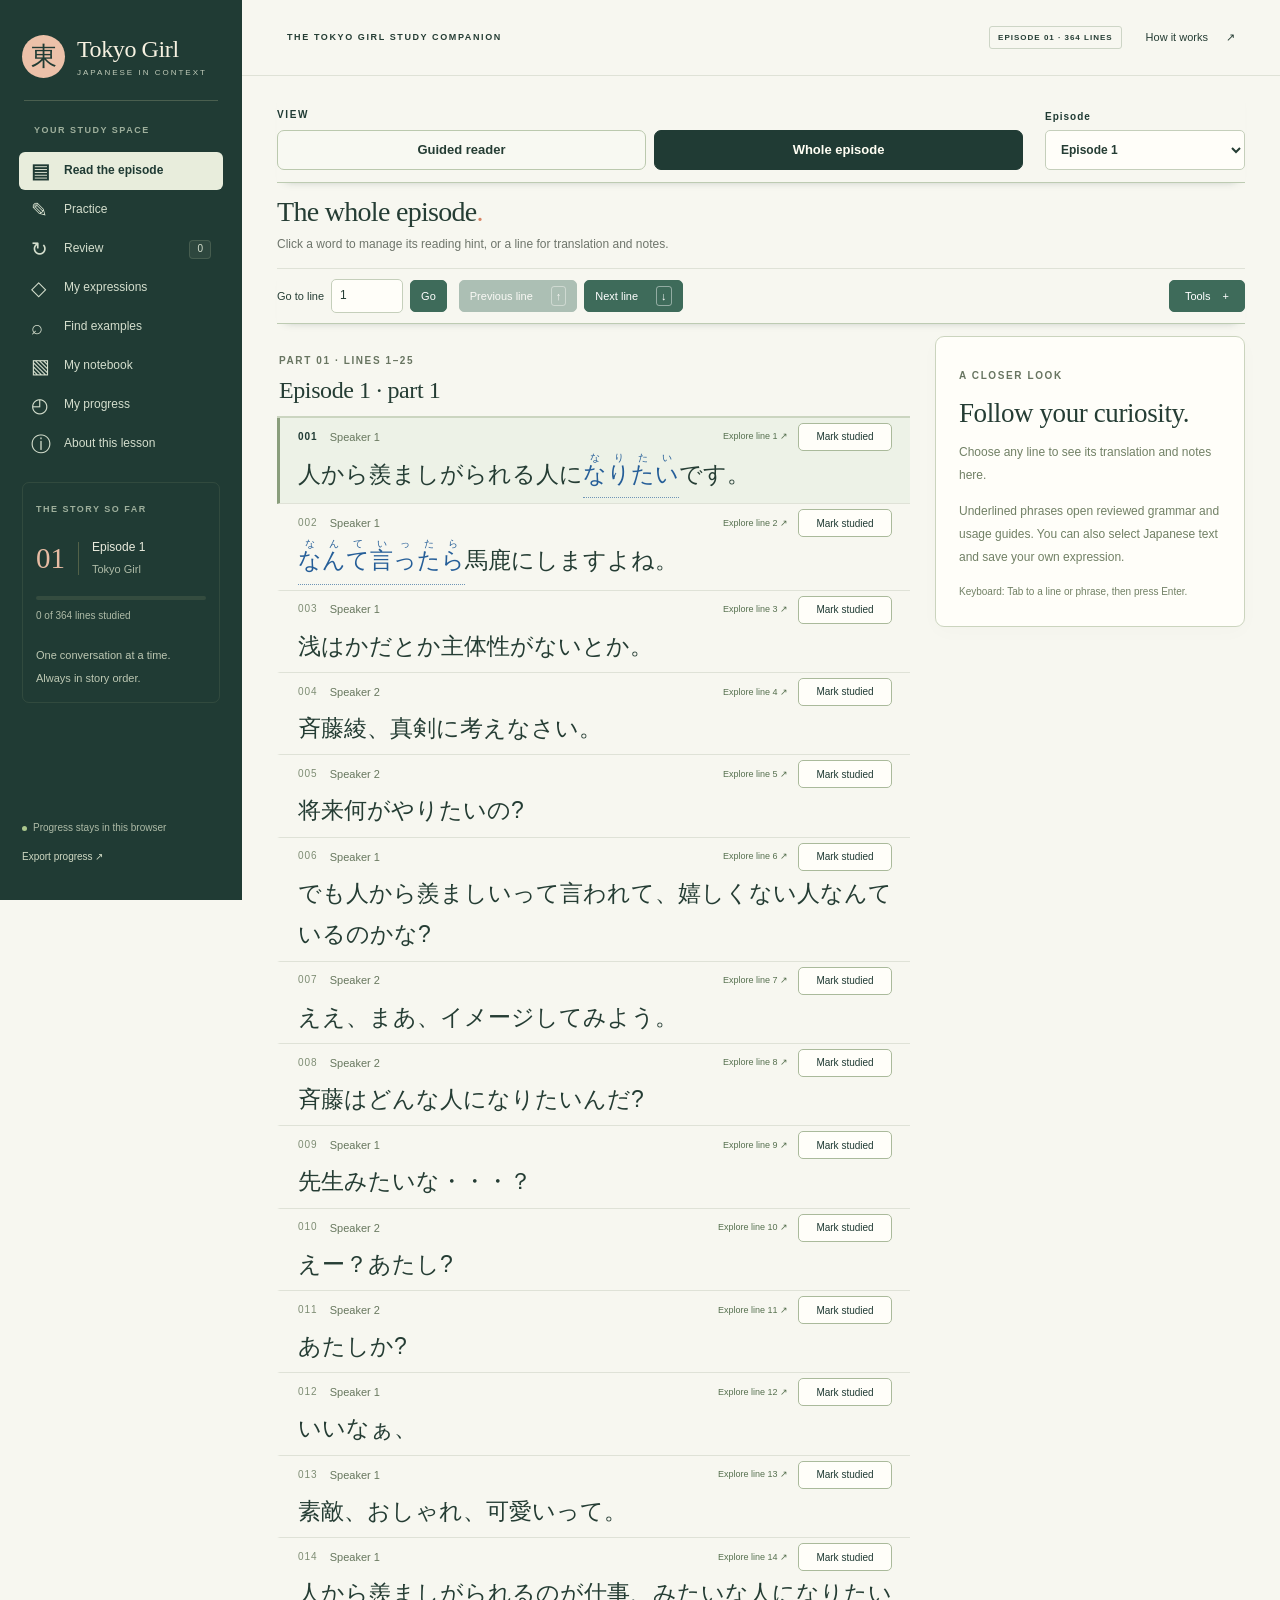
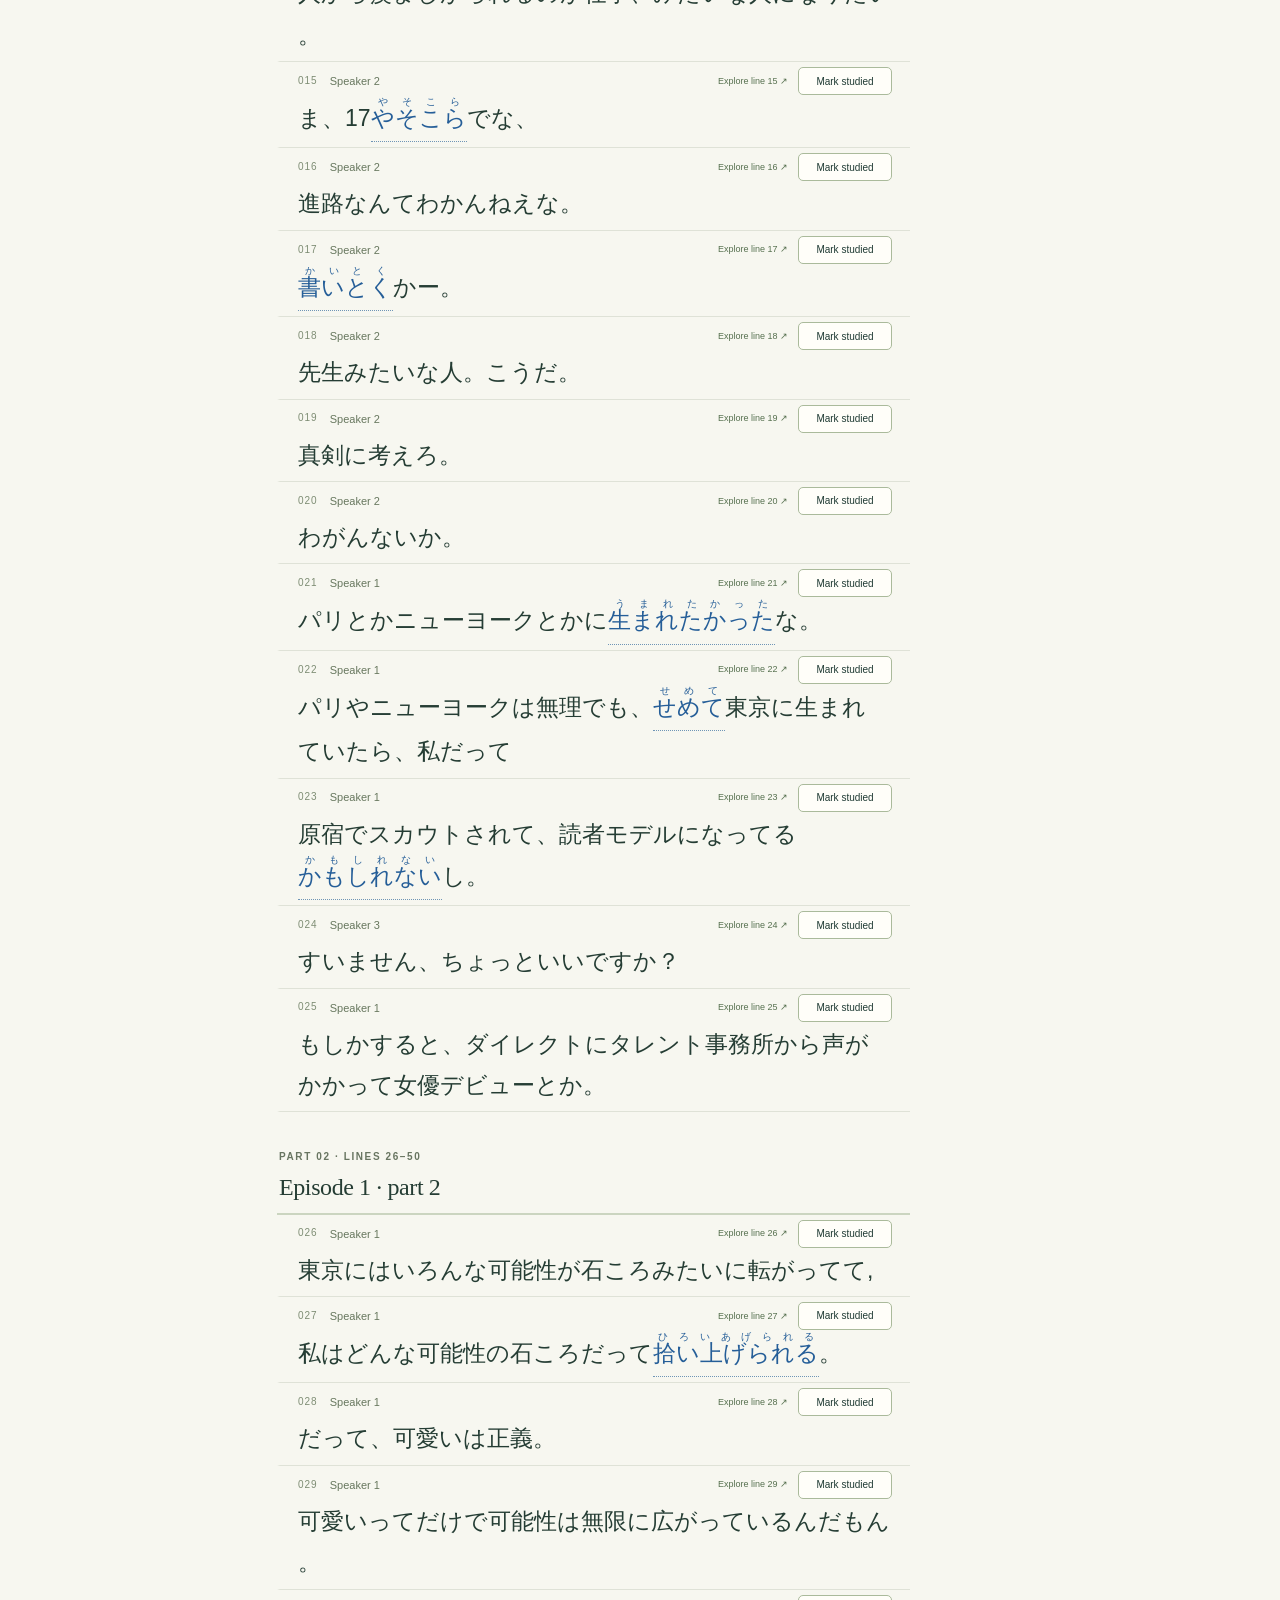
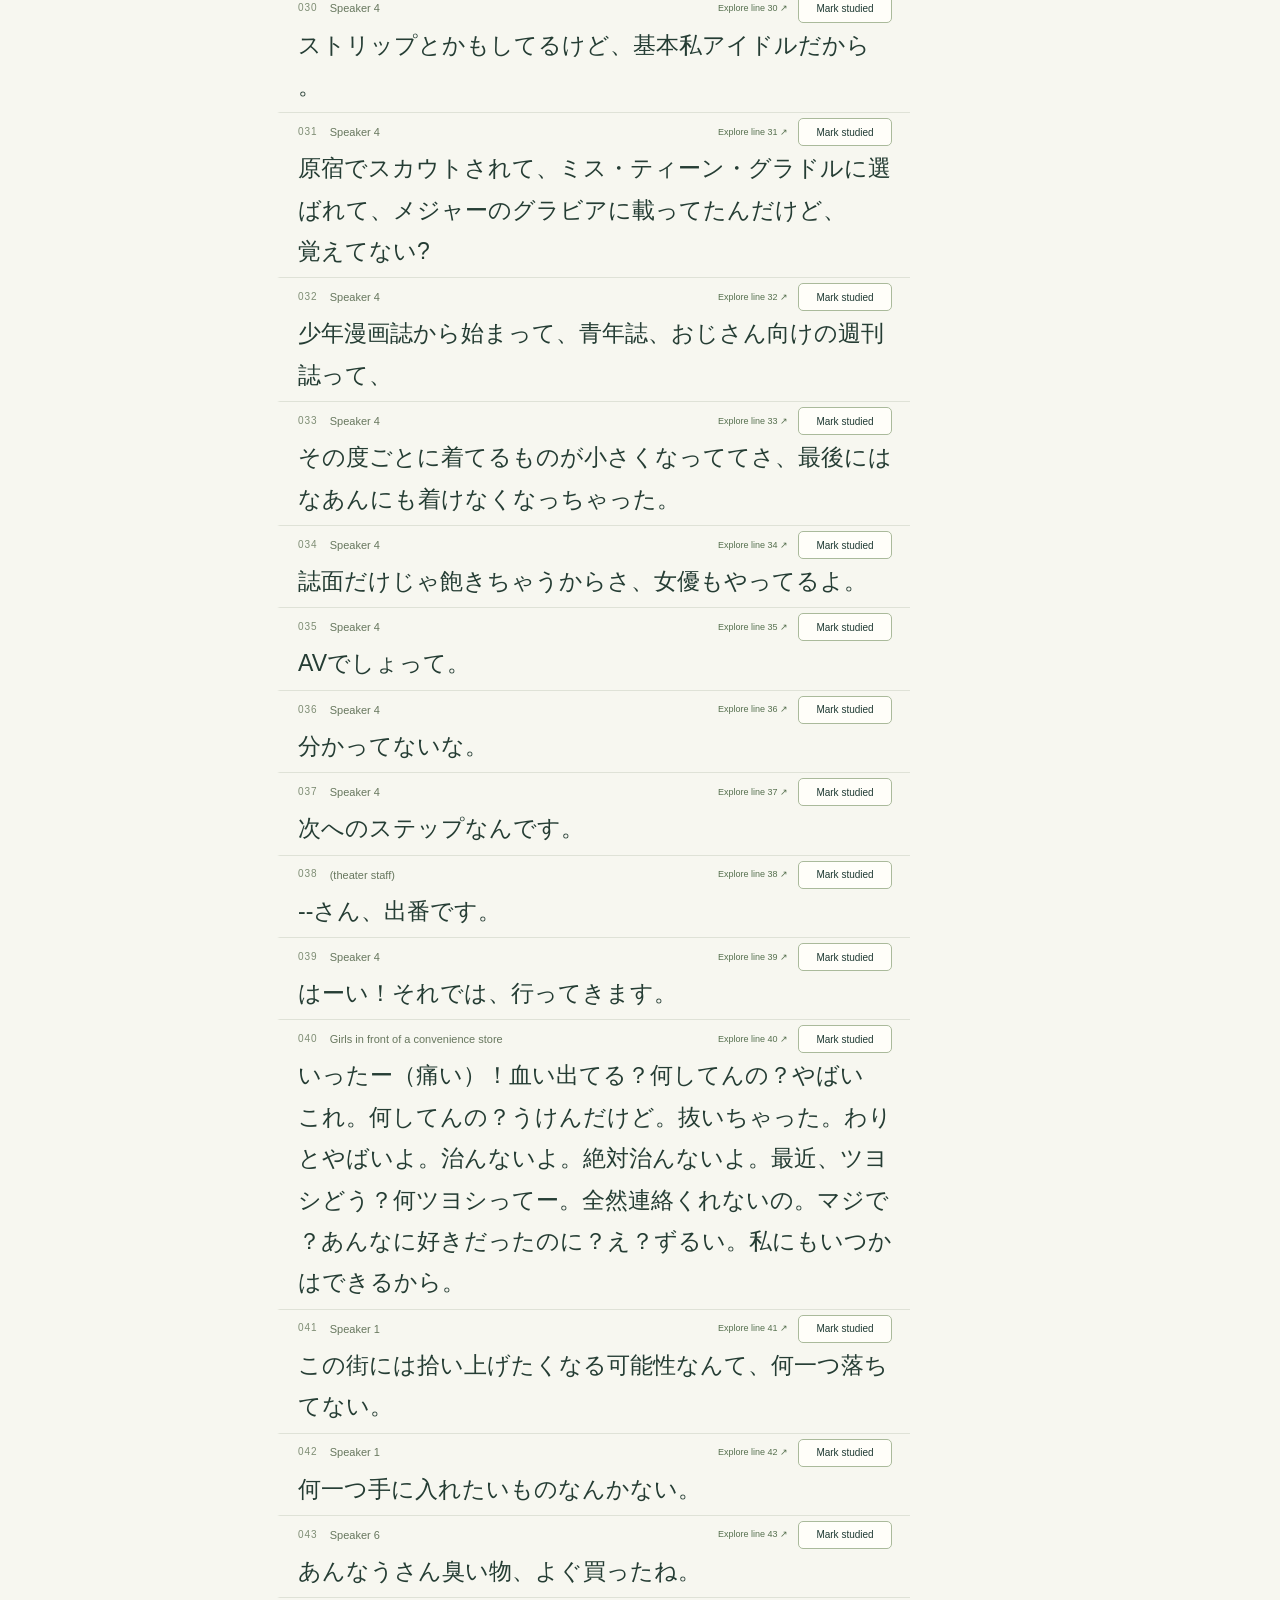
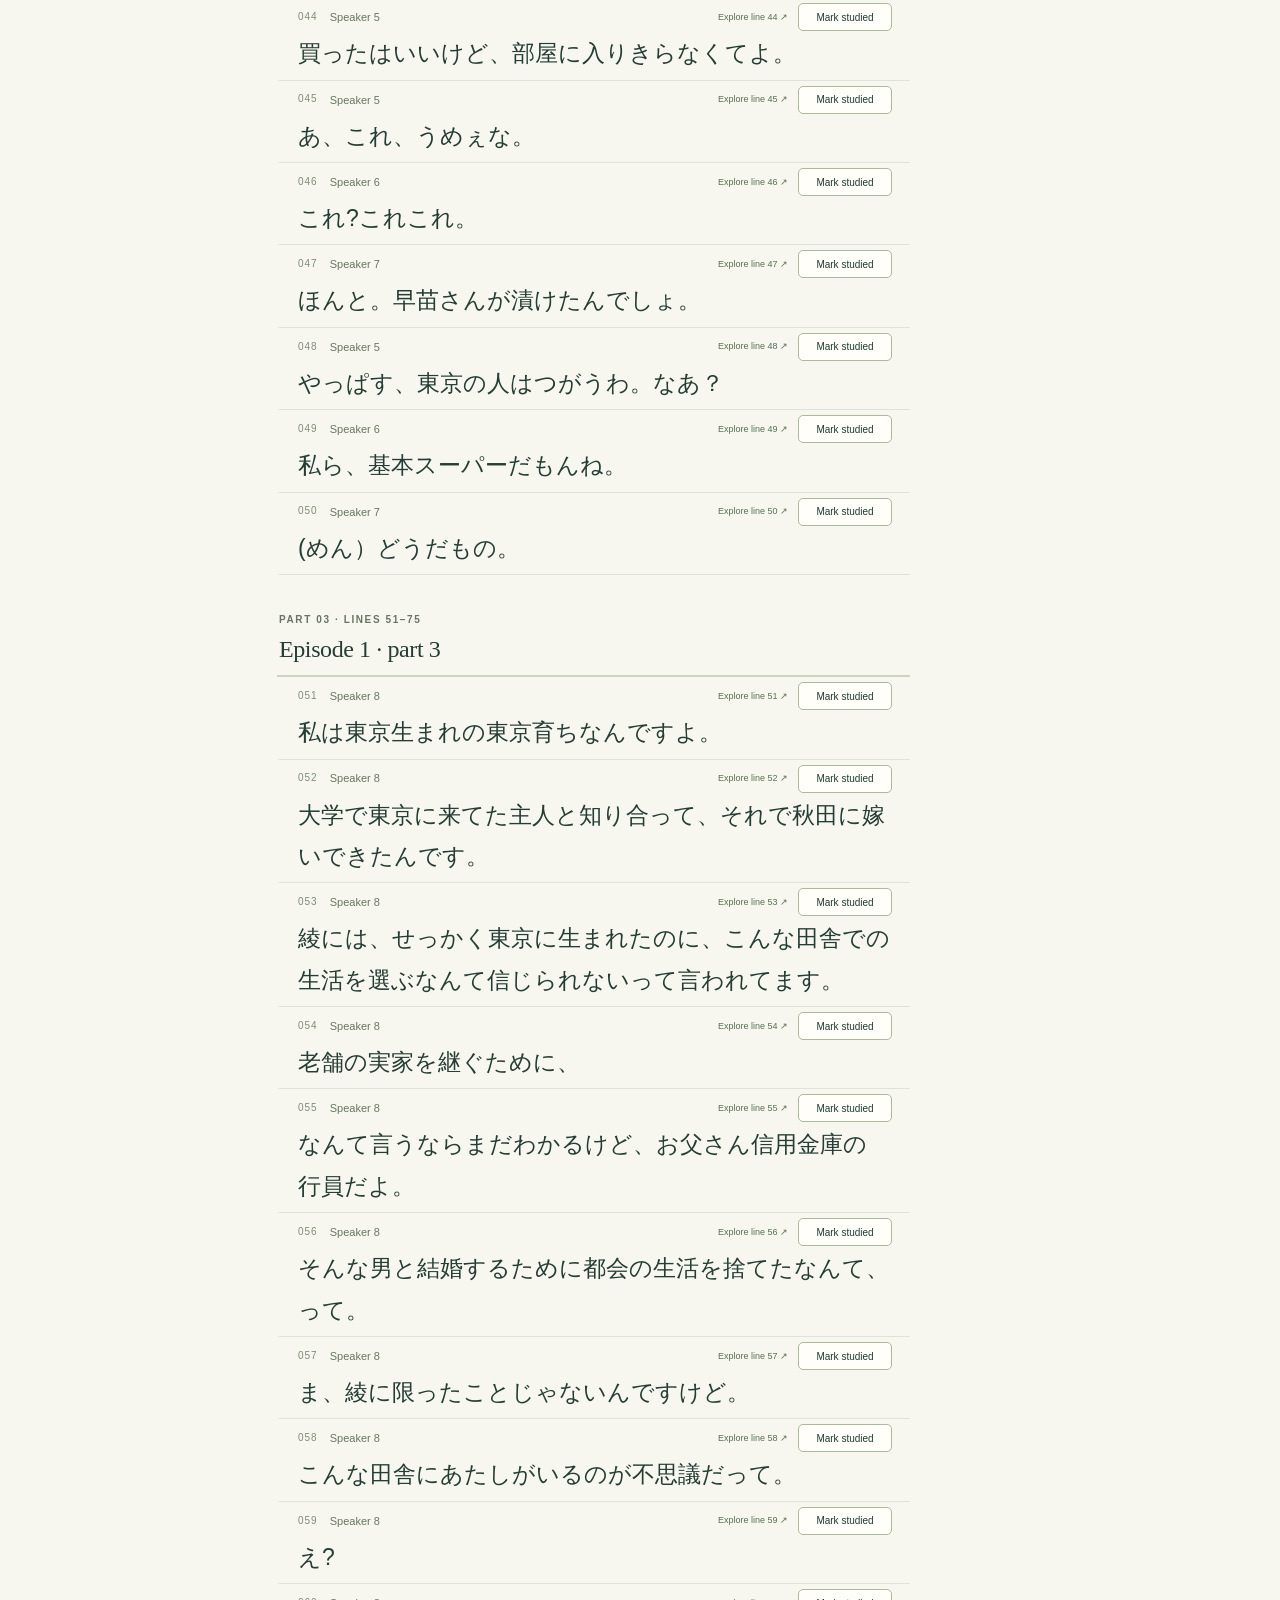
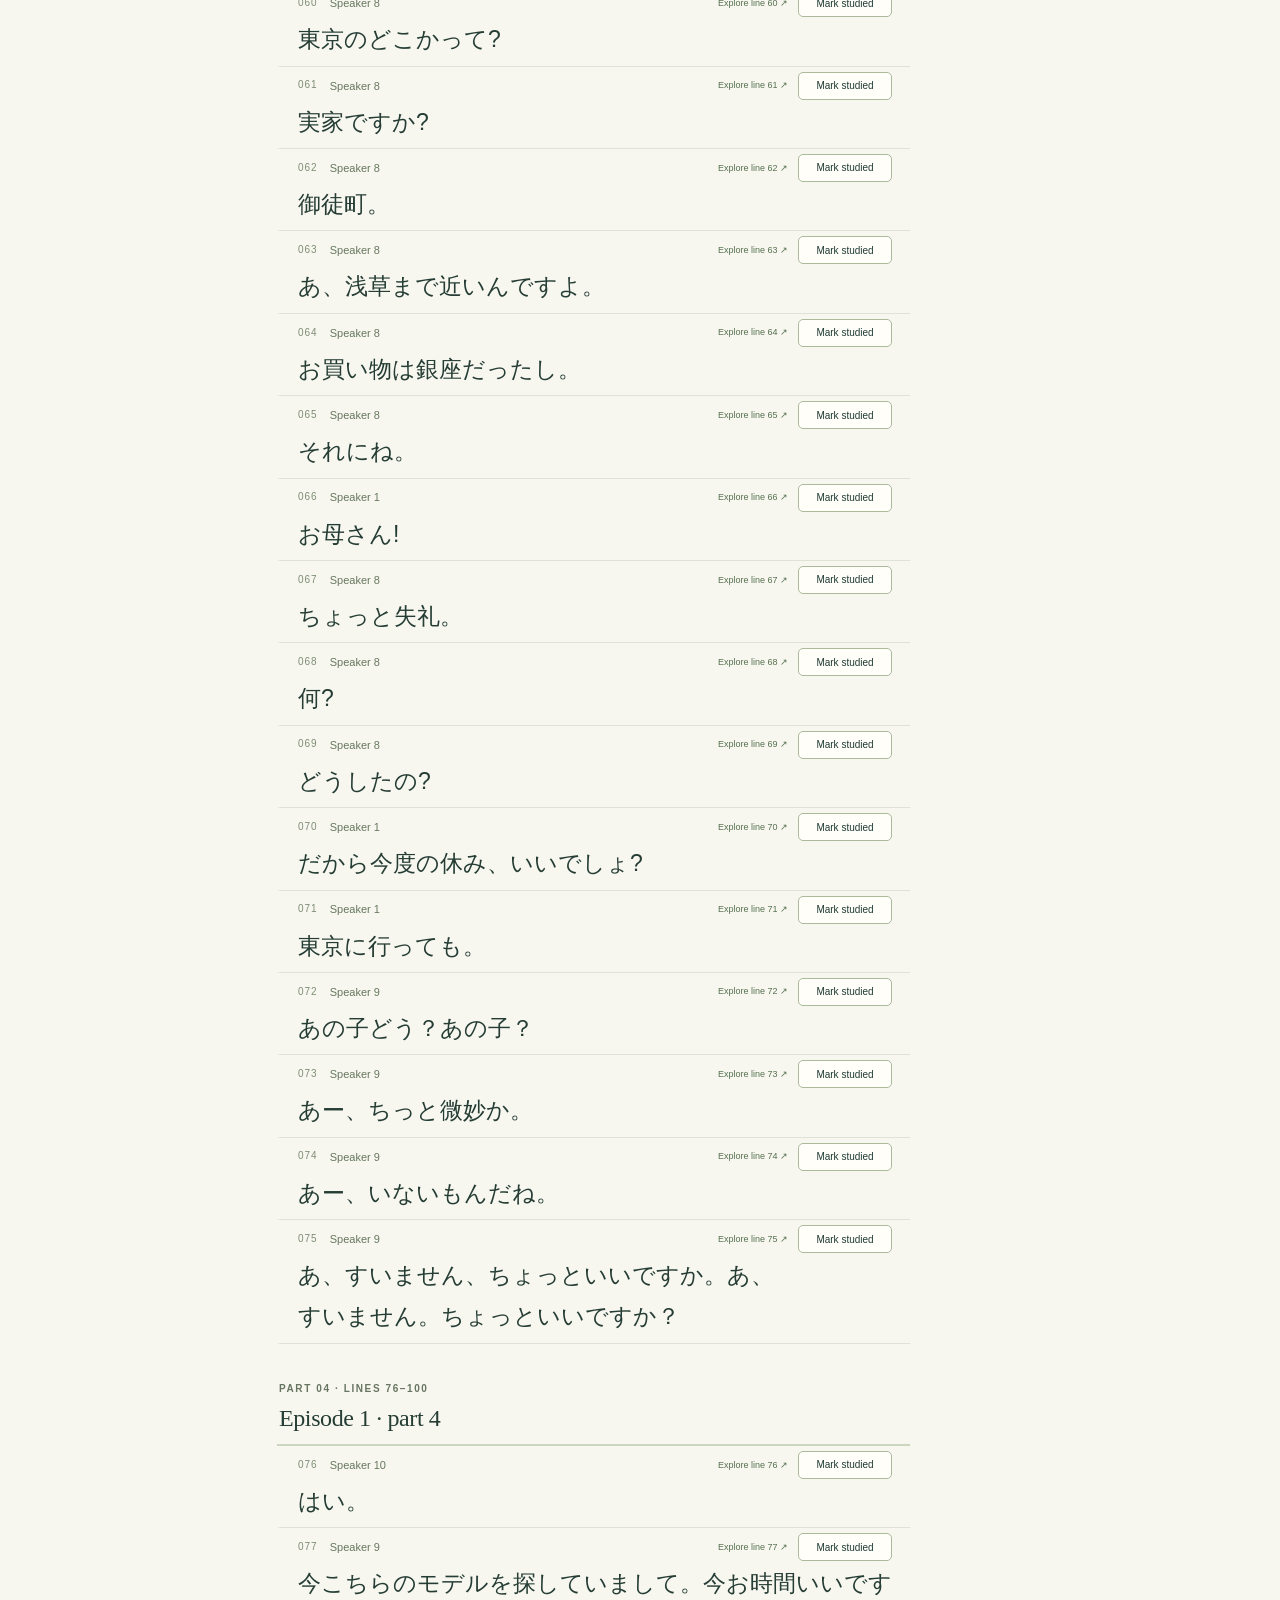
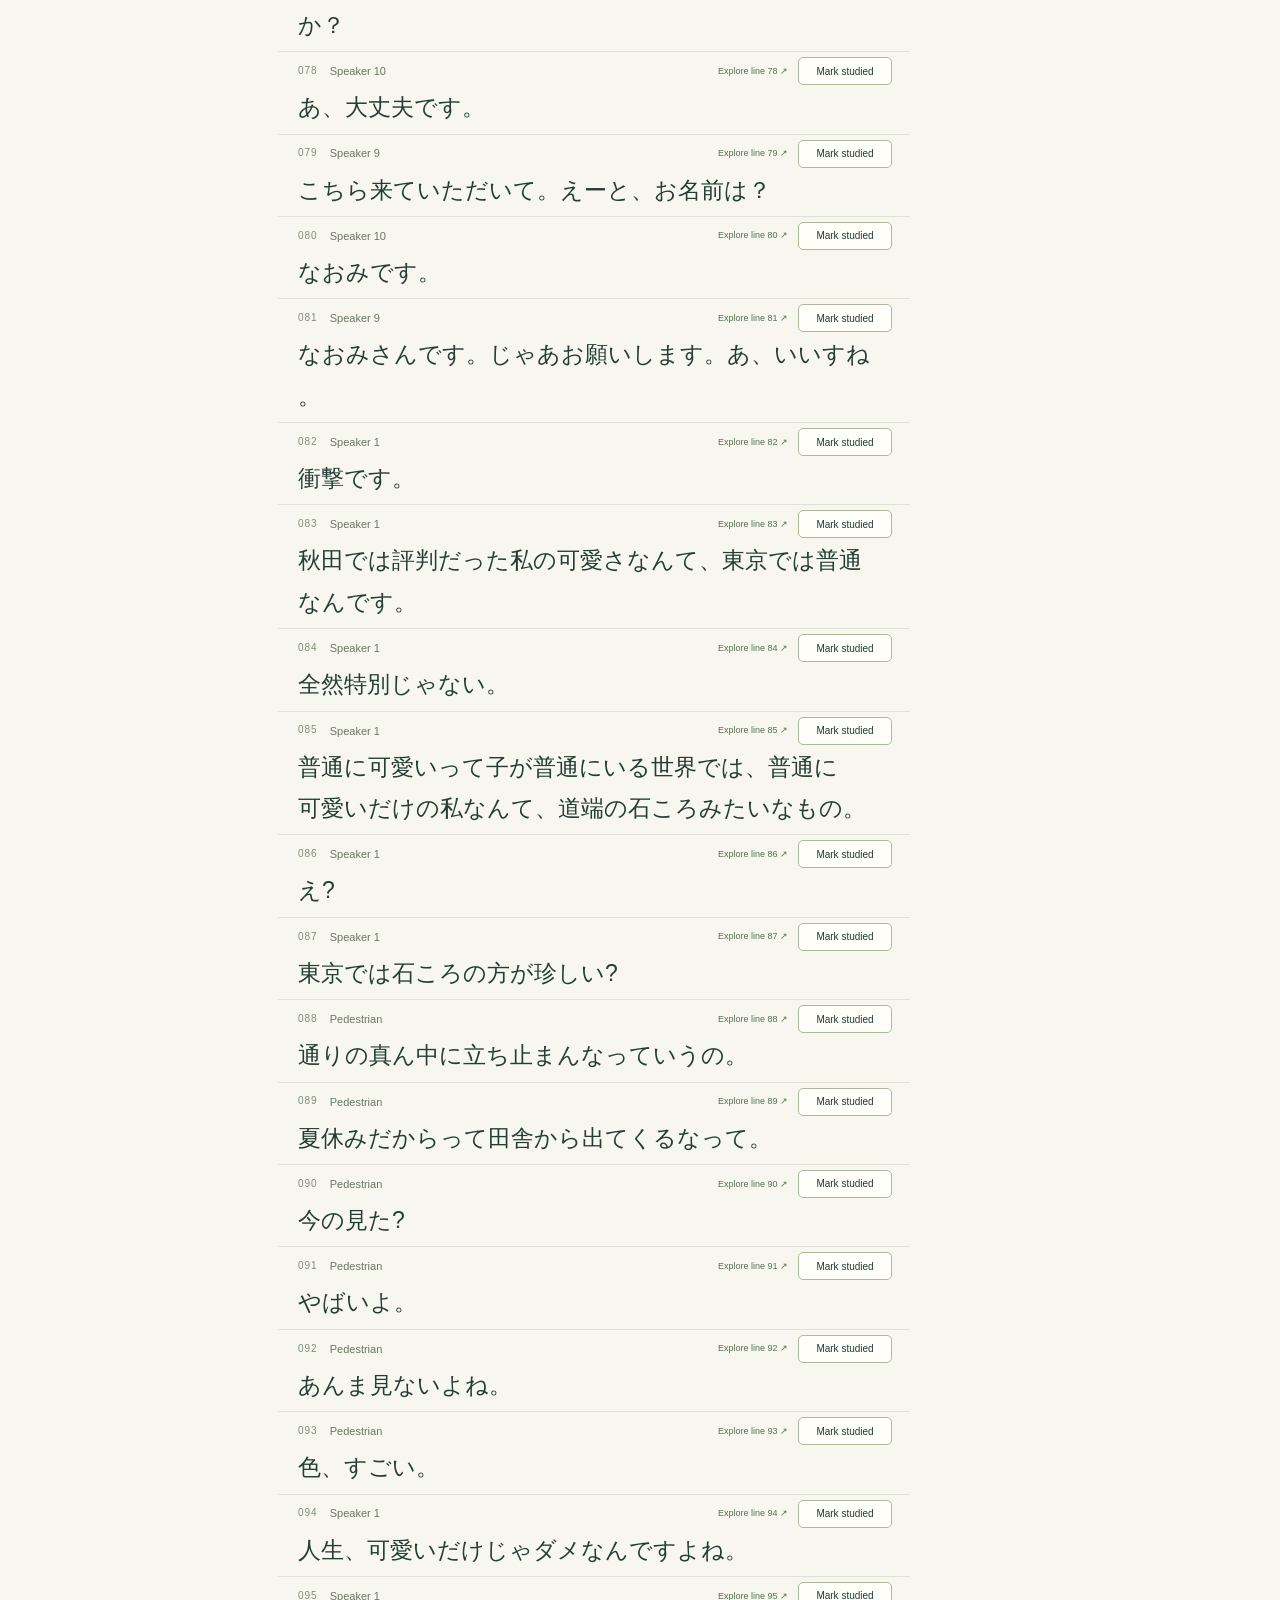
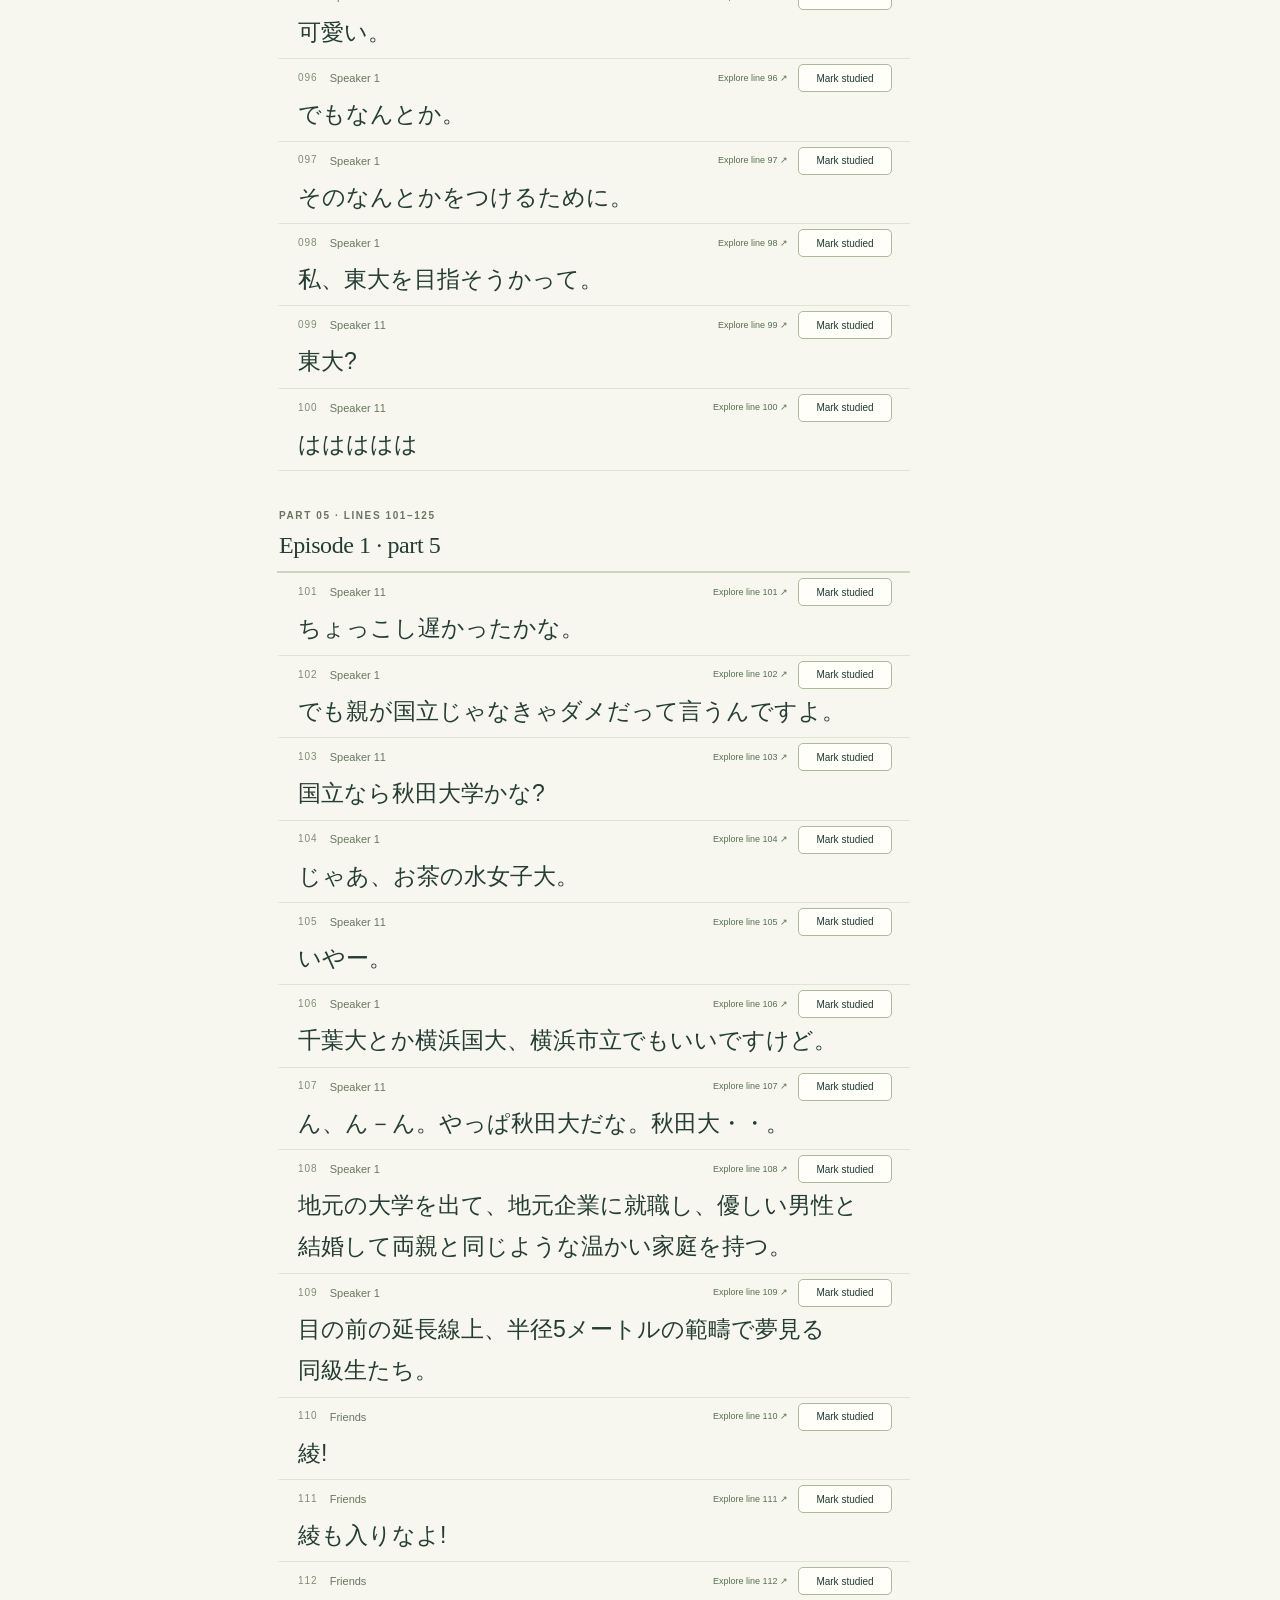
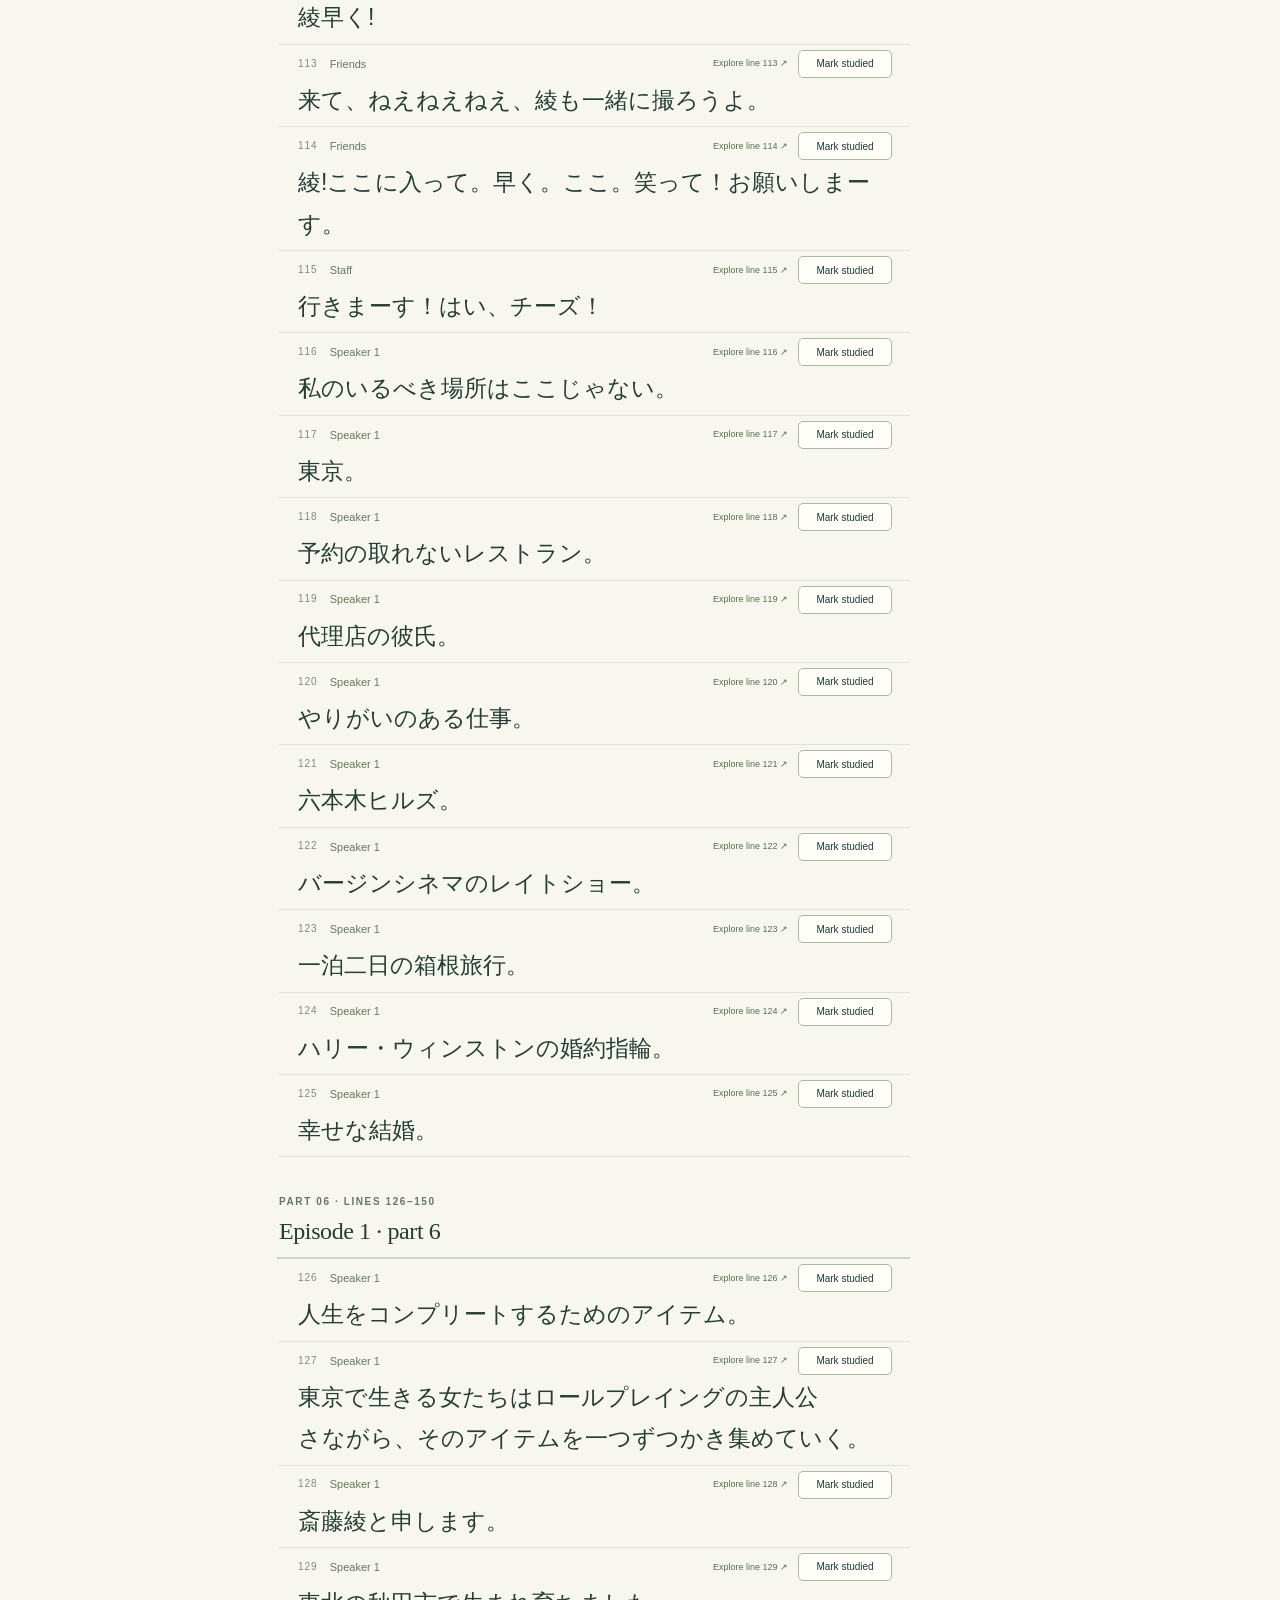
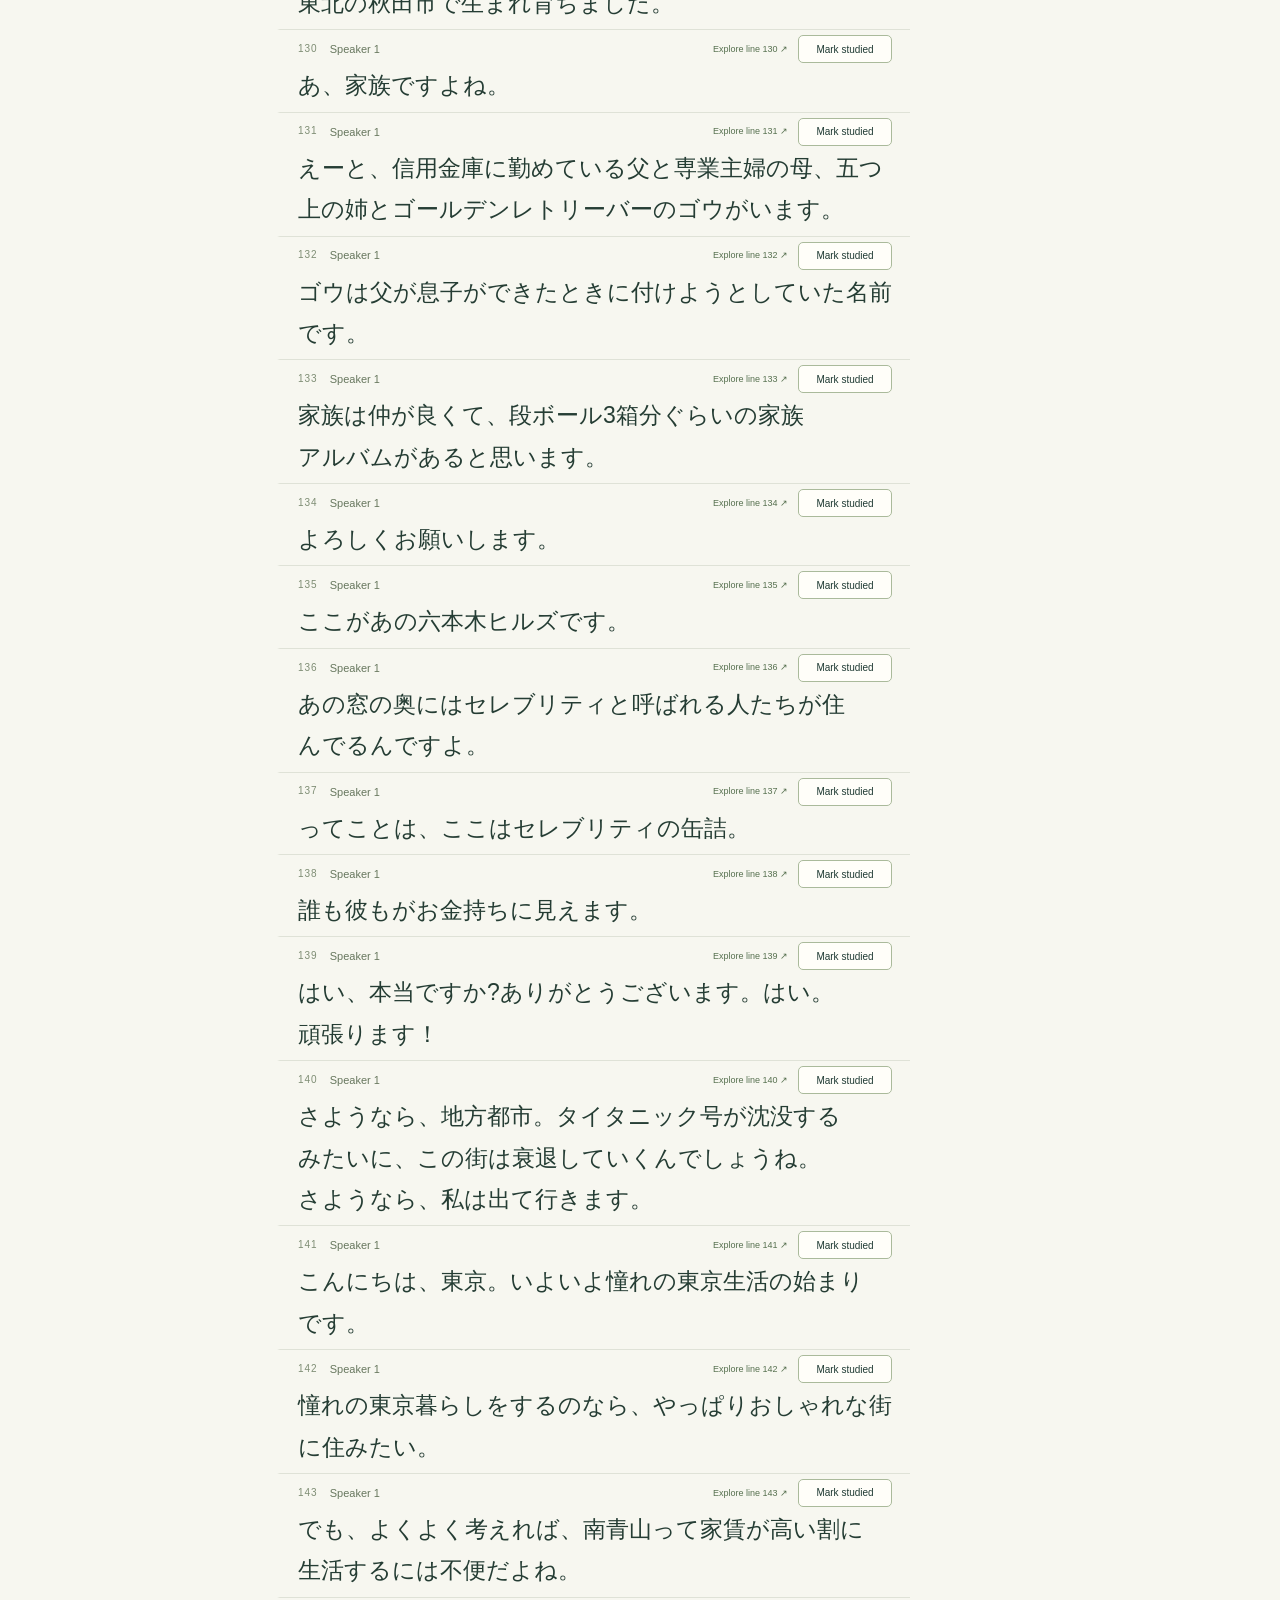
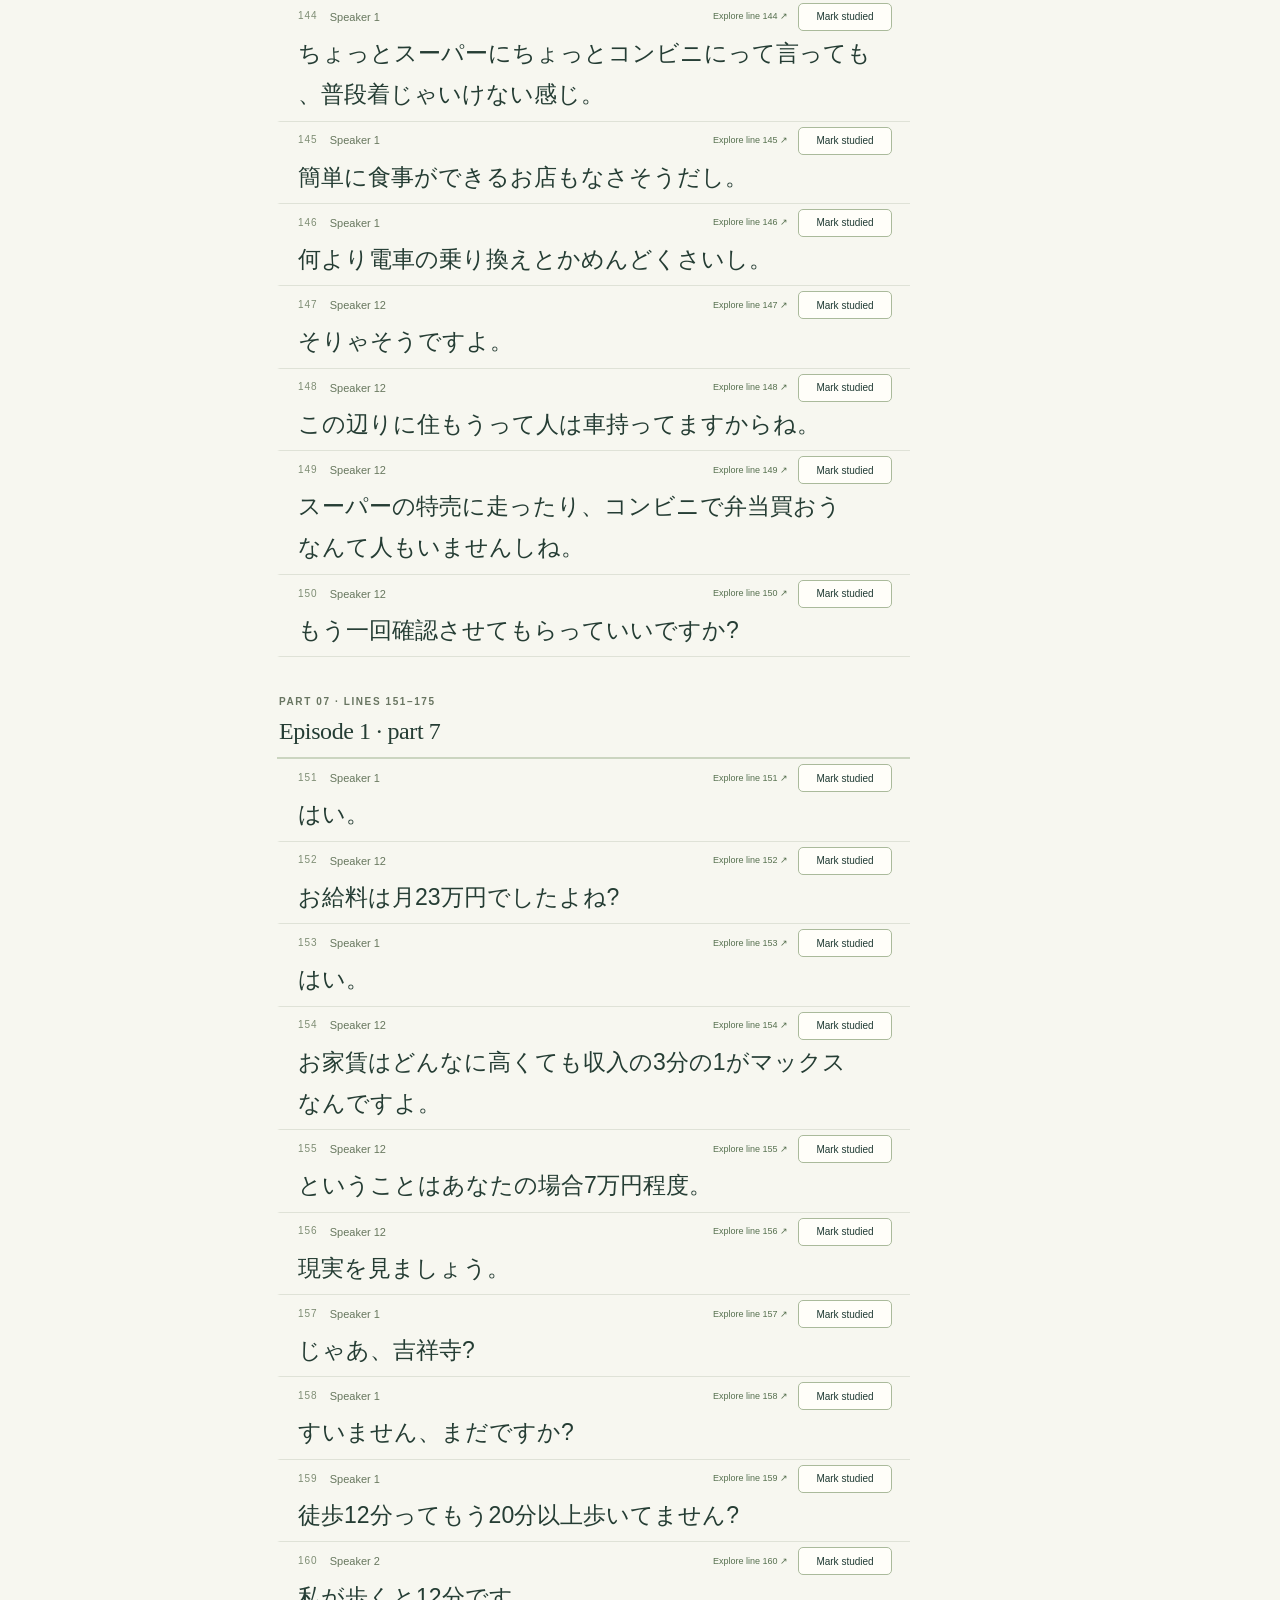
==== lesson.html @ 6136b078 "Publish Tokyo Girl from e1217fe00921" ====
<!doctype html>
<html lang="en">
<head>
  <meta charset="UTF-8"><meta name="viewport" content="width=device-width, initial-scale=1">
  <meta name="theme-color" content="#203b34">
  <meta name="description" content="Learn Japanese in story order with Tokyo Girl. Read the canonical spreadsheet transcripts for Episodes 1–11, reveal Yoshiko’s translations and notes, and practice what you’ve studied.">
  <title>Tokyo Girl — Japanese in context</title>
  <link rel="icon" href="data:image/svg+xml,%3Csvg xmlns='http://www.w3.org/2000/svg' viewBox='0 0 64 64'%3E%3Crect width='64' height='64' rx='16' fill='%23203b34'/%3E%3Ctext x='32' y='44' text-anchor='middle' font-size='40' fill='%23f4ba9f'%3E東%3C/text%3E%3C/svg%3E">
  <link rel="stylesheet" href="./styles.css"><link rel="stylesheet" href="./episode-view.css">
  <script type="module" src="./app.js"></script>
</head>
<body>
  <a class="skip-link" href="#main">Skip to lesson</a>
  <div id="app"></div>
  <div id="toast" role="status" aria-live="polite"></div>
  <noscript>This learning prototype needs JavaScript to reveal translations and save your place.</noscript>
</body>
</html>
---- styles.css ----
@font-face{font-family:Furifont;src:url('./assets/FurifontSans-Regular.woff2') format('woff2');font-weight:400;font-style:normal;font-display:swap}
:root{--ink:#253d34;--muted:#6e756b;--paper:#f7f7f0;--white:#fffef9;--line:#dfe2d7;--green:#203b34;--coral:#d88565;--peach:#f4c0a6;--blue:#255e98;--sans:Inter,-apple-system,BlinkMacSystemFont,'Segoe UI',sans-serif;--jp:'Hiragino Kaku Gothic ProN','Yu Gothic',Meiryo,sans-serif}
*{box-sizing:border-box}body{margin:0;background:var(--paper);color:var(--ink);font-family:var(--sans);font-size:14px;line-height:1.65}button,input{font:inherit}button,a,label{touch-action:manipulation}button{cursor:pointer}button{color:inherit}a{color:var(--blue);text-underline-offset:4px}button:disabled{cursor:default;opacity:.4}button:focus-visible,a:focus-visible,summary:focus-visible,label:has(input:focus-visible){outline:3px solid #5689b8;outline-offset:4px}button{border:0;background:none}p{margin:0 0 14px}h1,h2,h3{line-height:1.2}h1{font-family:Georgia,'Times New Roman',serif;font-weight:400;font-size:50px;letter-spacing:-1.8px;margin:15px 0 18px}h2{font-size:20px;letter-spacing:-.4px;margin:0 0 12px;font-weight:600}h3{font-size:16px;margin:0 0 12px}small{font-size:12px}[hidden]{display:none!important}.added{color:var(--blue)}.coral{color:var(--coral)}.muted{color:var(--muted)}.eyebrow,.side-caption,.mini-label{font-size:10px;font-weight:650;letter-spacing:1.6px;line-height:1.6}.eyebrow{color:#687561}.mini-label{font-size:9px;letter-spacing:1.2px;color:#7b8275}.eyebrow-dot{padding:0 7px}.skip-link{position:fixed;top:-100px;left:20px;z-index:100;background:white;padding:14px}.skip-link:focus{top:10px}#app{display:flex;min-height:100vh}.sidebar{width:242px;position:fixed;inset:0 auto 0 0;display:flex;flex-direction:column;background:var(--green);color:#e9ebdd;padding:35px 22px;z-index:10}.brand{display:flex;gap:12px;align-items:center;text-decoration:none;color:#f6f1e1;font:24px Georgia,serif;letter-spacing:-.4px}.brand-mark{display:grid;place-items:center;background:#ecc1a9;color:var(--green);width:43px;height:43px;border-radius:50%;font:26px var(--jp)}.brand small{display:block;margin-top:5px;font:8px var(--sans);letter-spacing:2px;color:#c0cbb9}.sidebar-rule{height:1px;background:#4a5f4f;margin:32px 2px}.side-caption{color:#9eaf9c;font-size:9px;letter-spacing:1.5px;padding:0 12px}.sidebar nav{display:grid;gap:5px;margin:15px -3px 30px}.nav-item{display:flex;align-items:center;text-align:left;gap:12px;color:#d4decd;width:100%;padding:13px 12px;font-size:12px;border-radius:6px}.nav-icon{font-size:20px;width:21px;line-height:1}.nav-item.active{background:#e8eddc;color:var(--green);font-weight:600}.nav-item:hover:not(.active){background:#304b40}.count{margin-left:auto;background:#82907b26;border:1px solid #9aab8f38;padding:0 7px;font-size:10px;border-radius:4px}.course-card{margin:12px 0;padding:20px 13px;border:1px solid #5a6f584d;border-radius:7px}.course-card .side-caption{padding:0}.episode-mark{display:flex;align-items:center;gap:13px;margin:19px 0 18px;font-size:12px}.episode-mark>span{font:29px Georgia,serif;color:#e7bba3;border-right:1px solid #526148;padding-right:13px}.episode-mark small{display:block;color:#aebba7;font-size:11px;margin-top:2px}.progress-track{height:4px;background:#65755a4d;border-radius:4px;overflow:hidden}.progress-track span{display:block;height:100%;background:#e5b798;transition:width .25s}.course-card p{font-size:10px;color:#aebba7;margin:8px 0 18px}.course-card>small{font-size:11px;color:#bdc8b3;line-height:1.9}.sidebar-bottom{margin-top:auto;padding-top:30px;font-size:10px;color:#aebba7;line-height:1.7}.live-dot{display:inline-block;width:5px;height:5px;background:#abc78d;border-radius:50%;margin-right:6px}.text-on-dark{display:block;color:#d0d9c3;margin:12px 0 0;font-size:10px;padding:0}main{margin-left:242px;width:calc(100% - 242px);min-width:0;outline:none}.topbar{height:76px;border-bottom:1px solid var(--line);display:flex;align-items:center;justify-content:space-between;padding:0 45px;font-size:9px;font-weight:600;letter-spacing:1.6px}.topbar-right{display:flex;align-items:center;gap:24px}.prototype-badge{font-size:8px;letter-spacing:1px;border:1px solid #cdd5c6;padding:4px 8px;border-radius:3px}.small-link{font-size:11px;font-weight:500;padding:2px 0;text-align:left;letter-spacing:0;color:var(--ink)}.small-link span{margin-left:15px}.page{max-width:1260px;margin:0 auto;padding:34px 45px 60px}.breadcrumb{font-size:8px;letter-spacing:1.4px;font-weight:600;color:#737e6b;margin-bottom:25px}.breadcrumb span{margin:0 12px;color:#bcc4b1}.scene-hero{display:flex;align-items:center;justify-content:space-between;padding:7px 0 30px;gap:20px}.scene-hero h1{font-size:49px}.scene-hero p{color:#6d7769;font-size:12px;line-height:1.9}.hero-tags{display:flex;gap:8px;margin-top:21px}.hero-tags span{font-size:9px;border:1px solid #d7ddcc;border-radius:20px;padding:3px 10px;color:#5e715b;background:#eef1e5}.station-art{width:215px;min-width:170px;text-align:center;position:relative;padding:0 0 12px;color:#61735a}.station-small{font-size:8px;letter-spacing:2px;display:block;margin-bottom:20px}.station-circle{width:83px;height:83px;border:4px solid #d99c78;border-radius:50%;margin:0 auto 12px;background:#f9f6eb;display:flex;align-items:center;justify-content:center;flex-direction:column;font-size:12px;line-height:1.1;font-weight:600;outline:1px solid #d8decd;outline-offset:9px}.station-circle em{font:29px Georgia,serif;font-style:normal;margin-top:2px}.station-ja{font:23px var(--jp);letter-spacing:4px;margin-top:20px}.station-en{font-size:8px;letter-spacing:2.5px;margin-top:7px}.station-line{height:1px;background:#ced6c3;width:95%;margin:20px auto 0;position:relative}.station-line:before,.station-line:after{content:'';position:absolute;top:-3px;width:7px;height:7px;border:1px solid #9eac8c;border-radius:50%;background:var(--paper)}.station-line:before{left:0}.station-line:after{right:0}.companion-banner{border-top:1px solid var(--line);border-bottom:1px solid var(--line);display:flex;gap:13px;padding:14px 0;align-items:center;margin-bottom:30px}.watch-icon{display:grid;place-items:center;border:1px solid #a2af94;border-radius:5px;width:26px;height:22px;font-size:18px;color:#64785b;flex-shrink:0}.companion-banner p{margin:0;color:#75806e;font-size:10px}.companion-banner strong{color:#4f644a;font-weight:600}.order-label{margin-left:auto;white-space:nowrap;font-size:8px;letter-spacing:1px;text-transform:uppercase;color:#617759}.workspace-grid{display:grid;grid-template-columns:minmax(0,1fr) 260px;gap:26px;align-items:start}.section-bar{display:flex;align-items:center;justify-content:space-between;gap:12px;margin:0 0 20px}.section-bar h2{margin:0;font-size:15px}.font-control{display:flex;align-items:center;gap:7px;font-size:9px;cursor:pointer;position:relative}.font-control input{position:absolute;width:1px;height:1px;opacity:0}.switch{width:27px;height:15px;border-radius:10px;background:#9aa98e;position:relative}.switch:after{content:'';position:absolute;background:#fffef3;border-radius:50%;width:11px;height:11px;left:2px;top:2px;transition:left .2s}.font-control input:checked+.switch{background:#41634a}.font-control input:checked+.switch:after{left:14px}.font-status{color:#658259;font-size:9px;min-width:12px}.font-failed{color:#8c493b}.previous-context{padding:0 18px 17px;border-left:1px solid #d9dfd0;margin-left:12px;color:#8b9382}.previous-context>span{font-size:8px;letter-spacing:1.3px}.previous-context p{font-size:13px;margin:5px 0 0;display:-webkit-box;-webkit-line-clamp:2;-webkit-box-orient:vertical;overflow:hidden}.opening-context p{font-size:11px}.dialogue-card{background:var(--white);border:1px solid #cbd5bf;border-radius:9px;padding:25px 27px 0;box-shadow:0 4px 12px #31432004;position:relative}.dialogue-card:before{content:'';height:3px;background:#99ad80;position:absolute;top:0;left:26px;right:26px;border-radius:0 0 4px 4px}.line-meta{display:flex;align-items:center;gap:8px;font-size:10px;color:#6c7b61}.speaker-dot{width:7px;height:7px;border-radius:50%;background:#c89d7a}.speaker-b{background:#91a789}.line-number{margin-left:auto;font-size:8px;letter-spacing:1.5px}.line-number>span{color:#aab39f}.japanese{font:28px/2.15 var(--jp);font-weight:400;margin:25px 0 18px;letter-spacing:.03em;overflow-wrap:anywhere}.japanese.long{font-size:22px;line-height:2.15;letter-spacing:.01em}.use-furifont .japanese{font-family:Furifont,var(--jp);font-variant-ligatures:common-ligatures;letter-spacing:normal}.idiom-chip{font-size:10px;color:var(--blue);border:1px solid #c4d5e1;border-radius:4px;background:#f0f6fa;display:flex;align-items:center;gap:8px;padding:5px 9px;margin-bottom:15px}.reading-controls{display:flex;align-items:center;gap:14px;padding-bottom:23px}.reveal-button{border:1px solid #aebda3;padding:7px 12px;border-radius:5px;font-size:10px;display:flex;gap:24px;align-items:center;background:#f0f3e9;color:#385338;min-height:35px}.reveal-button.selected{background:#e4eddb}.subtle-button{font-size:10px;color:#7b856f;min-height:35px}.kana-reading{padding:16px 0 12px;border-top:1px solid var(--line)}.kana-reading p{font-family:var(--jp);font-size:16px;line-height:1.9;margin-top:10px}.translation{border-top:1px solid var(--line);padding:20px 0}.translation>p{font:17px/1.8 Georgia,serif;color:#464f3c;margin:9px 0 0}.edit-label{display:inline-block;font:8px var(--sans);color:var(--blue);letter-spacing:.7px;margin-left:6px}.original-wording{margin-top:14px;font-size:11px;color:var(--muted)}.original-wording summary{cursor:pointer;list-style:revert}.original-wording p{font:12px/1.8 var(--sans);color:#6e7767;margin:10px 0 0}.card-bottom{border-top:1px solid #e3e7da;display:flex;align-items:center;justify-content:space-between;gap:8px;padding:13px 0}.save-button{font-size:10px;color:#526c45;padding:5px 0}.save-button.saved{color:#71855e}.card-bottom>span{font-size:8px;color:#929c86}.reader-navigation{display:flex;align-items:center;justify-content:space-between;gap:8px;margin:18px 0 28px}.reader-navigation>span{font-size:9px;color:#839174}.outline-button,.primary-button{display:inline-flex;align-items:center;justify-content:center;gap:12px;border:1px solid #bfcab3;border-radius:5px;padding:10px 15px;font-size:11px;min-height:40px;font-weight:500}.primary-button{background:var(--green);color:#f4f3e6;border-color:var(--green)}.primary-button:hover{background:#345549}.outline-button:hover:not(:disabled){background:#edf1e4}.notes-column{padding-top:43px}.notes-card{background:#efefe1;border-radius:8px;padding:23px 22px}.note-icon{width:29px;height:29px;border:1px solid #b2baa0;display:grid;place-items:center;font-size:20px;border-radius:50%;color:#788466;margin-bottom:19px}.notes-card .eyebrow{font-size:8px;letter-spacing:1.2px}.notes-card>h2{font:23px Georgia,serif;margin:10px 0}.notes-card>p{font-size:11px;color:#7b826b;line-height:1.9}.notes-toggle{font-size:10px;font-weight:600;border-bottom:1px solid #b9c2a7;padding:10px 0;display:flex;justify-content:space-between;gap:5px;width:100%;text-align:left}.note-section{padding-top:19px;margin-top:18px;border-top:1px solid #d4d9c5;font-size:12px;line-height:1.85}.note-section h3{font-size:13px;margin:9px 0}.note-section strong{font-weight:600}.note-section p:last-child{margin-bottom:0}.preserve-lines{white-space:pre-line}.addition-label{font-size:8px;letter-spacing:1px;font-weight:600}.example{border-left:2px solid #9fb6ce;padding-left:11px}.example .mini-label{color:var(--blue)}.example p{margin:8px 0;font-size:11px}.color-key{display:flex;gap:9px;padding:18px 2px;color:#7a8470}.blue-dot{background:var(--blue);width:6px;height:6px;flex-shrink:0;border-radius:50%;margin-top:7px}.color-key p{font-size:9px;margin:0;line-height:1.9}.color-key strong{font-weight:500;color:var(--blue)}.quiet-note{padding:23px 3px;border-top:1px solid var(--line);margin-top:7px}.quiet-note .eyebrow{font-size:8px}.quiet-note h3{font:20px Georgia,serif;margin:10px 0}.quiet-note p{font-size:11px;color:#7c8771;line-height:1.9}.quiet-note .small-link{font-size:10px}.transcript-outline{border-top:1px solid var(--line);padding-top:15px}.transcript-outline>summary{cursor:pointer;font-size:11px;color:#637857}.transcript-outline>summary>span{float:right;font-size:9px}.transcript-outline .muted{font-size:10px;margin:14px 0}.transcript-outline ol{margin:0;padding:0;list-style:none}.transcript-outline li button{display:flex;align-items:start;gap:15px;text-align:left;width:100%;padding:12px 8px;border-bottom:1px solid var(--line);font-size:12px}.transcript-outline li button[aria-current]{background:#e8ecde;border-radius:5px}.transcript-outline li button>span:first-child{font-size:9px;color:#89967d;flex-shrink:0}.transcript-outline li button>span:nth-child(2){flex:1}.completion-banner{background:#e6ecdc;border:1px solid #c8d3b8;border-radius:6px;padding:18px;display:flex;align-items:center;gap:15px;margin:25px 0}.completion-banner strong{font-size:12px}.completion-banner p{font-size:11px;margin:7px 0 0;color:#697c5a}.completion-banner button{white-space:nowrap;font-size:10px}.page-intro{padding:20px 0 10px;max-width:670px}.page-intro h1{font-size:52px}.page-intro p{color:#7a8470;font-size:13px;line-height:1.9}.review-stats{display:flex;border-top:1px solid var(--line);border-bottom:1px solid var(--line);margin:22px 0 32px;padding:22px 0;gap:50px}.review-stats>div{display:flex;gap:13px;align-items:center}.review-stats strong{font:30px Georgia,serif}.review-stats span{font-size:10px;color:#7b8770}.review-card{background:var(--white);border:1px solid #ccd6bf;border-radius:10px;padding:32px;max-width:740px;margin:0 auto;box-shadow:0 6px 25px #243e3304}.review-card-top{display:flex;align-items:center;justify-content:space-between}.pill{font-size:8px;letter-spacing:1.4px;border:1px solid #d5ddc9;background:#eef2e7;border-radius:4px;padding:4px 9px}.review-card>h2{font:27px Georgia,serif;text-align:center;margin:35px 0 25px}.review-japanese{font:30px/1.85 var(--jp);text-align:center;overflow-wrap:anywhere;margin-bottom:20px}.recall-hint{font-size:11px;text-align:center;color:#8b967e;margin-bottom:27px}.answer-button{display:flex;margin:0 auto 5px;min-width:180px}.review-answer{border-top:1px solid var(--line);padding:20px 0;text-align:center}.review-answer>p{font-size:20px;line-height:1.7;margin:14px 0 4px}.review-answer .answer-context{font-size:12px;max-width:540px;margin:13px auto 0}.self-grade{text-align:center;font-size:11px;color:#79866f}.grade-buttons{display:grid;grid-template-columns:repeat(3,1fr);gap:12px}.grade-buttons button{border:1px solid #d4dacb;border-radius:5px;padding:12px 6px;background:#f4f3ea;display:grid;gap:3px}.grade-buttons strong{font-size:12px;font-weight:500}.grade-buttons small{font-size:9px;color:#859175}.grade-buttons button:last-child{background:#e5eddb;border-color:#aebf98}.grade-buttons button:first-child{background:#fbefe6;border-color:#debeaa}.review-explainer{margin:30px auto 0;max-width:700px;text-align:center;color:#7c8971;font-size:11px}.review-explainer .eyebrow{font-size:9px;display:block;margin-bottom:12px}.review-explainer strong{font-weight:600;color:#536849}.empty-state{text-align:center;background:#f0f2e8;border:1px solid #dbe1cf;border-radius:9px;padding:55px 25px;margin-top:25px}.empty-symbol{display:grid;place-items:center;font-size:38px;color:#739365;margin:0 auto 17px;border:1px solid #b9c8a8;border-radius:50%;width:70px;height:70px}.empty-state h2{font:28px Georgia,serif;margin:20px 0 15px}.empty-state p{max-width:450px;margin:0 auto 23px;font-size:12px;color:#7c8870}.empty-state .next-due{font-size:11px;color:#4e6a40}.expression-list{display:grid;gap:13px;margin-top:26px}.expression{display:flex;gap:20px;justify-content:space-between;align-items:center;border:1px solid #d6decb;background:var(--white);border-radius:7px;padding:24px}.expression h2{font:22px/1.8 var(--jp);margin:9px 0}.expression p{font-size:12px;margin-bottom:9px}.expression .eyebrow{font-size:8px}.expression-schedule{display:flex;flex-wrap:wrap;gap:9px 20px;font-size:9px;color:#7c8c6e}.expression-actions{display:grid;gap:20px;flex-shrink:0}.remove-button{font-size:10px;color:#9b7362;text-align:left;padding:0}.about-grid{display:grid;grid-template-columns:1fr 1fr;gap:22px;margin:25px 0}.info-card{border:1px solid #d7dfcb;background:var(--white);border-radius:8px;padding:26px}.info-card h2{font:26px Georgia,serif;margin:14px 0 20px}.info-card p{font-size:12px;line-height:1.9}.info-card a{font-size:11px;line-height:2}.backup-actions{display:flex;flex-wrap:wrap;gap:10px;margin:20px 0}.import-label{position:relative;overflow:hidden;cursor:pointer}.import-label input{position:absolute;inset:0;opacity:0;cursor:pointer;width:100%;height:100%}footer{border-top:1px solid var(--line);padding:19px 45px;display:flex;justify-content:space-between;gap:15px;color:#98a18d;font-size:9px}.storage-warning{padding:12px 25px;background:#f8e1c9;color:#745329;font-size:12px}#toast{position:fixed;bottom:24px;left:calc(50% + 110px);transform:translate(-50%,15px);z-index:100;max-width:calc(100vw - 40px);padding:12px 22px;background:#203b34;color:#f8f6ea;border:1px solid #6c8a68;border-radius:6px;font-size:12px;box-shadow:0 5px 30px #203b3426;opacity:0;pointer-events:none;transition:opacity .2s,transform .2s}#toast.visible{opacity:1;transform:translate(-50%,0)}
@media(min-width:1500px){.page{padding-top:42px}.scene-hero h1{font-size:58px}.workspace-grid{grid-template-columns:minmax(0,1fr) 285px;gap:35px}.scene-hero{padding-bottom:40px}.japanese.long{font-size:25px}.sidebar{width:255px}main{margin-left:255px;width:calc(100% - 255px)}}
@media(max-width:1150px){.sidebar{width:205px;padding:30px 15px}main{margin-left:205px;width:calc(100% - 205px)}.brand{font-size:21px}.brand-mark{width:36px;height:36px;font-size:23px}.brand small{font-size:7px;letter-spacing:1.5px}.page{padding:30px}.topbar{padding:0 30px}.topbar>span{display:none}.topbar-right{justify-content:space-between;width:100%}.workspace-grid{grid-template-columns:minmax(0,1fr) 220px;gap:20px}.notes-card{padding:20px 17px}.scene-hero h1{font-size:43px}.station-art{min-width:140px;width:160px}.order-label{display:none}.dialogue-card{padding:22px 20px 0}.japanese.long{font-size:20px}.reader-navigation>span{display:none}.review-stats{gap:26px}.review-stats>div{gap:8px}.review-stats span{font-size:9px}}
@media(max-width:920px){.workspace-grid{grid-template-columns:minmax(0,1fr)}.notes-column{padding-top:0;display:grid;grid-template-columns:1fr 1fr;gap:20px}.notes-card{grid-row:span 2}.color-key{padding:15px 0}.quiet-note{margin:0}.about-grid{grid-template-columns:1fr}.review-stats{justify-content:space-between;gap:10px}.review-stats>div{display:grid;gap:5px}.japanese.long{font-size:24px}.card-bottom>span{font-size:9px}.scene-hero h1{font-size:41px}.station-art{width:130px;min-width:130px}.scene-hero p br{display:none}.scene-hero p{max-width:350px}footer{padding:19px 30px}footer>span:last-child{display:none}}
@media(max-width:700px){#app{display:block}.sidebar{position:relative;inset:auto;width:100%;padding:17px 20px 0;display:block}.brand{font-size:23px;gap:10px}.brand-mark{width:35px;height:35px}.brand small{display:inline;margin-left:12px;font-size:7px;letter-spacing:1.4px}.sidebar-rule,.sidebar>.side-caption,.course-card,.sidebar-bottom{display:none}.sidebar nav{display:flex;margin:14px -8px 0;gap:0;justify-content:space-between}.nav-item{width:auto;padding:11px 9px 14px;border-radius:0;border-bottom:3px solid transparent;font-size:10px;gap:6px}.nav-item.active{background:none;color:#f6d8bc;border-bottom-color:#e1b18e}.nav-icon{font-size:17px;width:17px}.count{font-size:8px;padding:0 4px}.nav-item[data-view=about]{font-size:0}.nav-item[data-view=about] .nav-icon{font-size:19px}main{margin:0;width:100%}.topbar{height:48px;padding:0 21px}.topbar-right{gap:10px}.prototype-badge{font-size:7px}.topbar .small-link{font-size:10px}.page{padding:25px 21px 40px}.breadcrumb{font-size:7px;letter-spacing:1px;margin-bottom:22px}.breadcrumb span{margin:0 7px}.scene-hero{align-items:flex-start;gap:12px;padding:0 0 25px}.scene-hero h1{font-size:36px;letter-spacing:-1.2px}.scene-hero .eyebrow{font-size:8px}.scene-hero p{font-size:11px;max-width:320px}.station-art{min-width:72px;width:72px;margin-top:28px}.station-small{display:none}.station-circle{width:53px;height:53px;font-size:9px;border-width:3px;outline-offset:5px}.station-circle em{font-size:22px}.station-ja{font-size:13px;letter-spacing:1px;margin-top:14px;white-space:nowrap}.station-en{font-size:6px;letter-spacing:.6px}.station-line{margin-top:12px}.hero-tags{gap:5px;flex-wrap:wrap;margin-top:17px}.hero-tags span{font-size:8px;padding:3px 8px}.companion-banner{align-items:flex-start;gap:10px;margin-bottom:24px}.companion-banner p{font-size:10px;line-height:1.8}.watch-icon{margin-top:3px}.section-bar{margin-bottom:19px}.section-bar h2{font-size:14px}.font-control{font-size:9px;gap:6px}.previous-context p{font-size:12px}.dialogue-card{padding:24px 20px 0}.japanese{font-size:25px;line-height:2.25;margin-top:22px}.japanese.long{font-size:21px;line-height:2.2}.reader-navigation{margin:16px 0 27px}.outline-button,.primary-button{padding:10px 13px;min-height:43px}.reading-controls{gap:17px}.reveal-button{font-size:11px;min-height:42px}.subtle-button{font-size:11px;min-height:42px}.save-button{font-size:11px;min-height:38px}.card-bottom{padding:8px 0}.card-bottom>span{font-size:8px}.translation>p{font-size:18px}.notes-column{display:block}.notes-card{padding:24px}.notes-card>h2{font-size:27px}.notes-card>p{font-size:12px}.notes-toggle{min-height:45px;font-size:12px}.note-section{font-size:13px}.note-section h3{font-size:15px}.example p{font-size:12px}.color-key{padding:16px 0}.color-key p{font-size:10px}.quiet-note{padding:22px 0 0}.quiet-note p{font-size:12px}.completion-banner{display:block}.completion-banner button{margin-top:15px}.page-intro{padding-top:12px}.page-intro h1{font-size:40px;letter-spacing:-1px}.page-intro p{font-size:12px}.review-stats{padding:18px 0;margin-top:18px}.review-stats strong{font-size:27px}.review-stats span{font-size:9px}.review-card{padding:23px 20px}.review-card>h2{font-size:26px}.review-japanese{font-size:25px;line-height:1.9}.grade-buttons{gap:8px}.grade-buttons button{min-height:65px}.grade-buttons small{font-size:8px}.review-explainer{font-size:11px}.expression{padding:20px;display:block}.expression h2{font-size:21px}.expression-actions{display:flex;justify-content:space-between;margin-top:19px;gap:20px}.expression-actions button{min-height:30px}.info-card{padding:23px}.info-card p{font-size:13px}.info-card h2{font-size:27px}.about-grid{gap:17px}.empty-state{padding:36px 20px}.empty-state h2{font-size:26px}.empty-state p{font-size:12px}.backup-actions .outline-button{font-size:11px}#toast{left:50%;width:max-content;max-width:calc(100vw - 32px);font-size:11px;bottom:15px}footer{padding:18px 21px;font-size:9px}}
@media(prefers-reduced-motion:reduce){*{scroll-behavior:auto!important;transition:none!important}}

.use-furifont .word{display:inline-block;white-space:nowrap}.use-furifont .manual-reading{display:ruby;font-family:var(--jp);white-space:nowrap}.manual-reading rt{font:0.48em/1.3 var(--jp);color:var(--blue);letter-spacing:0}

.skip-link{top:10px;clip-path:inset(50%);width:1px;height:1px;padding:0;overflow:hidden}.skip-link:focus{clip-path:none;width:auto;height:auto;padding:14px;overflow:visible}

.dictionary-link{color:var(--blue);font-size:11px;display:inline-block;margin-top:12px}.translation>.uncertainty-label{font:10px/1.7 var(--sans);color:var(--blue)}.transcript-outline ol{max-height:440px;overflow-y:auto}.dialogue-card>.original-wording{margin-bottom:18px}.scene-hero h1{max-width:570px}
/* Study tools share the original quiet reading layout. */
.sidebar{overflow-y:auto}.sidebar nav{gap:1px;margin-bottom:15px}.nav-item{padding:9px 12px}.sidebar-rule{margin:22px 2px}.course-card{padding:13px;margin-top:4px}.sidebar-bottom{padding-top:18px}.study-toolbar{display:flex;align-items:flex-end;flex-wrap:wrap;gap:14px;padding:16px 0 24px}.study-toolbar label{font-size:11px}.study-toolbar input[type=number]{width:90px}label:not(.font-control):not(.import-label):not(.check){display:grid;gap:5px}select,input:not([type=checkbox]):not([type=file]),textarea{font:inherit;color:var(--ink);background:#fffef9;border:1px solid #c5cfbb;border-radius:5px;padding:9px 11px;max-width:100%;min-width:0}select{min-height:40px}textarea{width:100%;min-height:100px;resize:vertical;line-height:1.75}input:focus-visible,textarea:focus-visible,select:focus-visible{outline:2px solid var(--blue);outline-offset:2px}.check{display:inline-flex;align-items:center;gap:7px;line-height:1.5;font-size:12px}.check input{accent-color:var(--green);width:16px;height:16px;flex-shrink:0}.button-row,.chip-row{display:flex;flex-wrap:wrap;align-items:center;gap:9px;margin:13px 0}.button-row .outline-button{min-height:40px}.tool-card{background:var(--white);border:1px solid #d3dcc7;border-radius:8px;padding:22px;margin:20px 0;overflow-wrap:anywhere}.tool-card p{font-size:13px;line-height:1.85}.tool-card h3{font:24px Georgia,serif;margin:0 0 15px}.tool-card summary{cursor:pointer;font-size:14px;font-weight:600;padding:6px 0}.tool-card details{border-top:1px solid var(--line);padding:10px 0}.tool-card label{margin:10px 0}.tool-card fieldset{border:1px solid var(--line);border-radius:5px;padding:10px 14px;margin:15px 0}.tool-card fieldset label{margin-right:12px}.tool-card legend{font-size:12px;padding:0 6px}.form-grid{display:grid;grid-template-columns:1fr 1fr;gap:15px}.phrase-chip{border:1px solid #bdcddd;background:#eef3f7;color:var(--blue);border-radius:6px;font:15px/1.7 var(--jp);padding:7px 12px}.word-detail{border-top:1px solid var(--line);margin-top:20px;padding-top:20px}.word-detail>.section-bar>strong{font:25px var(--jp)}.word-detail .pill{display:inline-block;margin-right:7px}.jp-token{display:inline;padding:0;margin:0;border:0;border-bottom:1px dotted transparent;border-radius:0;font:inherit;color:inherit;background:none;letter-spacing:inherit;line-height:inherit;white-space:nowrap}.jp-token:hover,.jp-token:focus-visible{background:#e9f0e4;border-bottom-color:var(--blue)}.with-hint{font-family:Furifont,var(--jp)}.without-hint,.without-hint *{font-family:var(--jp)!important}.with-hint .manual-reading{font-family:var(--jp)}.jp-token .word{font-family:inherit}.word-preview{font-size:30px;line-height:2.4}.japanese{font-size:calc(28px * var(--study-text-scale,1));line-height:2.3}.japanese.long{font-size:calc(23px * var(--study-text-scale,1))}.line-actions{margin:22px 0}.feedback{border-left:3px solid #9fbcd3;padding:16px 20px;background:#f0f5f8;margin:20px 0}.feedback p:last-child{margin-bottom:0}.exercise-prompt{font-size:19px!important;line-height:1.8!important;margin:20px 0}.practice-card{max-width:800px}.search-form{display:flex;gap:10px;margin:24px 0}.search-form input{flex:1;min-width:0}.result-japanese{font:20px/1.9 var(--jp)!important;margin:15px 0}.skill-toggles{display:flex;gap:12px;flex-wrap:wrap;margin-top:15px}.skill-toggles label{font-size:11px;align-items:flex-start}.skill-toggles small{font-size:9px;color:var(--muted)}.expression-actions .outline-button{text-align:left;font-size:11px}.metric-grid{display:grid;grid-template-columns:repeat(3,1fr);gap:10px 15px}.metric{border:1px solid #cfd9c2;background:#f1f4e9;border-radius:8px;padding:12px 24px}.metric strong{font:35px Georgia,serif;display:block}.metric span{display:block;font-size:12px;line-height:1.6;margin-top:5px}.part-progress{display:grid;grid-template-columns:1fr 1fr;gap:15px}.part-progress>div{display:grid;gap:7px}.part-progress progress{width:100%;accent-color:var(--green)}.part-progress span{font-size:11px;color:var(--muted)}meter{margin:0 10px;accent-color:var(--green)}.speaking-steps{padding-left:20px}.audio-block{display:grid;gap:8px;border-top:1px solid var(--line);padding-top:18px;margin-top:18px}.audio-block>span{font-size:10px;letter-spacing:1px}.audio-block audio{width:100%;max-width:100%;min-width:0}.audio-block a{font-size:12px}.audio-block label{max-width:220px}.preserve-lines{white-space:pre-wrap}.review-card textarea{margin:15px 0}.review-card>label{margin:15px 0}.review-answer p{overflow-wrap:anywhere}.review-card .section-bar .outline-button{font-size:11px}.notes-column[hidden]{display:none}.workspace-grid:has(.notes-column[hidden]){grid-template-columns:minmax(0,1fr)}.source-update{padding:15px;border:1px solid #a8bfd4;background:#edf4f9;color:var(--blue)}
@media(max-width:920px){.metric-grid{grid-template-columns:1fr 1fr}.sidebar .course-card{display:none}.sidebar-bottom{margin-top:20px}.study-toolbar{gap:10px}}
@media(max-width:700px){.sidebar{overflow:visible}.sidebar nav{overflow-x:auto;justify-content:flex-start;gap:5px;padding-bottom:0;margin-bottom:0}.nav-item{white-space:nowrap;flex-shrink:0;padding:12px 10px}.nav-item[data-view=about]{font-size:10px}.brand small{display:none}.tool-card{padding:18px}.study-toolbar{align-items:center}.study-toolbar>label{flex:1;min-width:125px}.japanese{font-size:calc(25px * var(--study-text-scale,1))}.japanese.long{font-size:calc(21px * var(--study-text-scale,1))}.form-grid,.part-progress{grid-template-columns:1fr}.metric{padding:10px 16px}.metric strong{font-size:29px}.metric span{font-size:11px}.expression-actions{flex-wrap:wrap}.search-form{flex-wrap:wrap}.search-form input{flex-basis:210px}.page-intro h1{font-size:36px}.scene-hero h1{font-size:34px}.station-art{display:none}.practice-card .exercise-prompt{font-size:17px!important}.tool-card h3{font-size:23px}}
.jp-token.long-token{white-space:normal;overflow-wrap:anywhere;text-align:inherit}.jp-token.long-token .word{white-space:nowrap}
.japanese,.jp-token{user-select:text}.added .pill{color:var(--blue);white-space:normal}

/* Navigation stays above variable-length dialogue and editorial notes. */
.reader-navigation{margin:0 0 24px;min-height:44px}
.reader-navigation .primary-button{min-width:124px}
.episode-chooser{display:flex;align-items:center;gap:24px;border-bottom:1px solid var(--line);padding-bottom:20px;margin-bottom:25px}
.episode-chooser label{min-width:245px;font-size:11px;font-weight:600}
.episode-chooser select{display:block;width:100%;margin-top:6px}
.episode-chooser p{font-size:11px;color:var(--muted);margin:0;max-width:390px}
.course-progress{display:grid;grid-template-columns:repeat(2,minmax(0,1fr));gap:10px}
.course-progress button{display:flex;flex-direction:column;align-items:flex-start;text-align:left;gap:3px}
.course-progress button[aria-current]{border-color:var(--green);background:#eef1e5}
.course-progress span{font-size:10px}
@media(max-width:700px){.episode-chooser{display:block}.episode-chooser p{margin-top:9px}.course-progress{grid-template-columns:1fr}.station-ja{white-space:normal}.reader-navigation{margin:0 0 22px}}

.spoken-english{font:23px/1.7 Georgia,serif;margin:24px 0}.english-passage{margin:18px 0}.english-passage>summary{cursor:pointer}.english-passage>p{margin-top:15px}

html{overflow-anchor:none}

/* Keep the controls pinned throughout both the dialogue and the notes below it. */
.reader-dock{position:sticky;top:0;z-index:20;margin-bottom:24px}
.reader-dock .reader-navigation{margin:0;background:var(--paper);padding:12px 0;border-bottom:1px solid var(--line);box-shadow:0 6px 10px -8px #203b3440}
.reader-dock+.workspace-grid .notes-column{padding-top:0}
html{scroll-padding-top:var(--reader-offset,80px)}

/* A compact reference appears only after the original dialogue leaves the screen. */
.pinned-dialogue{position:absolute;top:100%;left:0;right:0;max-height:min(320px,40dvh);display:flex;flex-direction:column;background:var(--white);border:1px solid var(--line);border-top:0;border-radius:0 0 8px 8px;padding:10px 20px 12px;box-shadow:0 8px 16px -10px #203b3466}
.pinned-line-label{flex-shrink:0;font-size:9px;letter-spacing:1px;color:var(--muted);margin-bottom:4px}
.pinned-dialogue-scroll{min-height:0;overflow-y:auto;scrollbar-gutter:stable;overscroll-behavior:contain}
.pinned-dialogue-scroll:focus-visible{outline:2px solid var(--blue);outline-offset:-2px}
.pinned-japanese{font:calc(22px * var(--study-text-scale,1))/2.3 var(--jp);overflow-wrap:anywhere;margin:0;user-select:text}
.pinned-japanese[lang=en]{font-family:var(--sans);line-height:1.7}
.pinned-scroll-hint{flex-shrink:0;font-size:10px;color:var(--muted);padding-top:5px}
@media(max-width:700px){.reader-dock{margin-bottom:22px}.pinned-dialogue{padding:10px 12px}.pinned-japanese{font-size:calc(19px * var(--study-text-scale,1))}}

.pinned-dialogue-header{display:flex;align-items:center;justify-content:space-between;gap:12px;flex-shrink:0;margin-bottom:8px}
.pinned-dialogue-header .pinned-line-label{margin:0;min-width:0}
.pinned-dialogue-header .reveal-button{flex-shrink:0;gap:12px;min-height:40px}
.pinned-dialogue-body{display:grid;grid-template-columns:minmax(0,1fr);grid-template-rows:minmax(0,1fr);gap:16px;min-height:0;overflow:hidden}
.pinned-dialogue-body:has(.pinned-translation:not([hidden])){grid-template-columns:repeat(2,minmax(0,1fr))}
.pinned-translation{min-height:0;overflow-y:auto;overscroll-behavior:contain;scrollbar-gutter:stable;border-top:0;border-left:1px solid var(--line);padding:0 0 0 16px}
.pinned-translation>p{font-size:16px;margin-top:6px}
.pinned-translation:focus-visible{outline:2px solid var(--blue);outline-offset:-2px}
@media(max-width:700px){.pinned-dialogue-body:has(.pinned-translation:not([hidden])){grid-template-columns:minmax(0,1fr);grid-template-rows:repeat(2,minmax(0,1fr));gap:10px}.pinned-translation{border-left:0;border-top:1px solid var(--line);padding:8px 0 0}.pinned-dialogue-header{gap:8px}.pinned-dialogue-header .reveal-button{padding:8px 10px}}

/* Cool green secondary controls complement the blue reveal actions. */
.subtle-button,.save-button,.notes-toggle{border:1px solid;border-radius:5px;padding:5px 12px}
.reader-navigation .primary-button,.outline-button,.subtle-button,.save-button,.save-button.saved,.notes-toggle,.idiom-chip,.phrase-chip{background:#3e6b5a;border-color:#3e6b5a;color:#fff}
.reader-navigation .primary-button:hover,.outline-button:hover:not(:disabled),.subtle-button:hover,.save-button:hover,.notes-toggle:hover,.idiom-chip:hover,.phrase-chip:hover{background:#315746;border-color:#315746}
.outline-button,.button-row .outline-button,.primary-button,.reveal-button,.pinned-dialogue-header .reveal-button,.subtle-button,.save-button,.notes-toggle,.phrase-chip{padding-top:5px;padding-bottom:5px;min-height:32px}
.idiom-chip{padding-top:4px;padding-bottom:4px}
.course-progress button[aria-current]{background:#315746;border-color:#315746;color:#fff}
.course-progress button span{color:inherit}

.reveal-button[data-action=english]{background:var(--blue);border-color:var(--blue);color:#fff}
.reveal-button[data-action=english]:hover{background:#1c4977;border-color:#1c4977}

/* Keep navigation useful without covering the lesson. */
.reader-dock .reader-navigation{padding:5px 0;min-height:42px}
.pinned-dialogue{max-height:min(250px,30dvh);padding:6px 14px 8px}
.pinned-dialogue-header{margin-bottom:4px}
.pinned-japanese{line-height:1.9}
.pinned-dialogue-body{gap:10px}
.pinned-dialogue-header .reveal-button{min-height:32px}
@media(max-width:700px){.reader-dock .reader-navigation button{min-height:40px}.pinned-dialogue{max-height:27dvh;padding:5px 10px 7px}.pinned-dialogue-body:has(.pinned-translation:not([hidden])){gap:6px}.pinned-scroll-hint{font-size:9px;padding-top:2px}}
.progress-reset-controls h2{font:24px Georgia,serif}
.reset-notice{display:flex;align-items:center;justify-content:space-between;gap:12px;background:#edf2e7;border:1px solid #bdcbb2;border-radius:6px;padding:10px 12px;font-size:13px}
.part-progress button{justify-self:start;font-size:11px;margin-top:4px}
.progress-reset-dialog{color:var(--ink);background:var(--white);border:1px solid #bdcbb2;border-radius:10px;padding:24px;max-width:460px;width:calc(100% - 32px);box-shadow:0 12px 50px #203b3440}
.progress-reset-dialog::backdrop{background:#152b2666}
.progress-reset-dialog h2{font:26px Georgia,serif}
.progress-reset-dialog p{font-size:13px;line-height:1.7}
.progress-reset-dialog .button-row{justify-content:flex-end;margin-bottom:0}
.reset-confirm{background:#934c3e;color:#fff;border:1px solid #934c3e;border-radius:5px;padding:8px 14px;min-height:40px}
.progress-reset-dialog button{min-height:40px}

/* Undo stays reachable while the marked line is hidden by the study filter. */
#toast{display:flex;align-items:center;gap:12px}
#toast.visible{pointer-events:auto}
#toast>span{min-width:0}
#toast button{flex-shrink:0;min-height:40px;border-radius:4px}
#toast .toast-action{padding:6px 14px;background:#f3edda;color:#203b34;font-weight:650}
#toast .toast-action:hover{background:#fffdf4}
#toast .toast-dismiss{width:32px;padding:0;font-size:22px;color:#dce5d6}
#toast button:focus-visible{outline-color:#f0c7a9;outline-offset:2px}
@media(max-width:700px){#toast{padding:8px 10px;gap:8px}#toast .toast-action{padding:6px 12px}}

/* Reading-mode options share per-option help in both readers. */
.reading-hints-field{display:grid;gap:5px;min-width:0;font-size:11px}
.reading-mode-trigger{display:flex;align-items:center;justify-content:space-between;gap:16px;min-width:138px;min-height:40px;padding:9px 11px;border:1px solid #c5cfbb;border-radius:5px;background:#fffef9;color:var(--ink);font:inherit;text-align:left}
.episode-options .reading-mode-trigger{min-height:35px}.guided-intro .reading-mode-trigger{font-size:12px}
.reading-mode-trigger[aria-expanded=true]{border-color:var(--blue)}
.reading-hints-options,.reading-hints-popup{position:fixed;margin:0;inset:auto;z-index:80;border:1px solid #bccdb4;border-radius:7px;background:#fffef9;box-shadow:0 8px 28px #203b3426;color:var(--ink);text-align:left}
.reading-hints-options{padding:4px;font-size:12px}
.reading-hints-option{display:flex;align-items:center;justify-content:space-between;gap:12px;min-height:38px;padding:8px 10px;border-radius:4px;cursor:pointer}
.reading-hints-option.is-active{background:#e5eff6;color:var(--blue);outline:1px solid #b8cfdf;outline-offset:-1px}.reading-option-check{width:12px;color:var(--blue)}
.reading-hints-popup{width:min(300px,calc(100vw - 24px));padding:12px 14px;max-height:calc(100dvh - 24px);overflow-y:auto;overscroll-behavior:contain;font-size:12px;line-height:1.6;cursor:auto}
.reading-hints-popup strong{color:var(--blue);font-weight:650}.reading-hints-popup p{margin:4px 0 0}
@media(max-width:700px){.study-toolbar>.reading-hints-field{flex:1;min-width:0}.reading-mode-trigger{width:100%;min-width:0}.reading-hints-option{min-height:44px}}
---- episode-view.css ----
html:has(.episode-workspace){scroll-padding-top:0}
.sr-only{position:absolute;width:1px;height:1px;padding:0;margin:-1px;overflow:hidden;clip:rect(0,0,0,0);white-space:nowrap;border:0}
.view-chooser{display:flex;align-items:center;gap:28px;margin:-4px 0 25px;padding:20px 22px;background:#e9eee2;border:1px solid #cbd6c0;border-radius:10px}
.view-chooser>div:first-child{flex:0 0 125px}.view-chooser .eyebrow{color:var(--green);font-size:12px}.view-chooser p{font-size:11px;margin:4px 0 0;color:#5c6c55}
.view-options{display:grid;grid-template-columns:1fr 1fr;gap:10px;width:100%}.view-options button{display:flex;gap:13px;text-align:left;align-items:center;border:1px solid #bbc9ae;border-radius:7px;background:#f8f9f2;padding:14px;min-height:76px}.view-options button:hover{border-color:#526e4b}.view-options button[aria-pressed=true]{background:var(--green);border-color:var(--green);color:#fffef3}.view-options button>span:first-child{font-size:25px}.view-options strong{display:block;font-size:14px}.view-options small{display:block;font-size:10px;line-height:1.5;margin-top:5px;opacity:.85}
.episode-intro{padding:0 0 14px}.episode-intro h1{font-size:28px;letter-spacing:-.7px;margin:4px 0 6px}.episode-intro p{font-size:12px;line-height:1.6;color:var(--muted);margin:0}
.episode-toolbar{position:sticky;top:var(--episode-switcher-height,0px);z-index:22;background:var(--paper);padding:10px 0;border-top:1px solid var(--line);border-bottom:1px solid #bdcbb2;box-shadow:0 6px 9px -9px #203b3466;margin-bottom:12px}.episode-toolbar form{display:flex;align-items:center;gap:10px;margin:0 0 13px}.episode-toolbar input[type=search]{flex:1;min-width:0;width:auto;margin:0;background:var(--white);padding:10px 12px;border:1px solid #c4cdbb;border-radius:5px;font:12px var(--sans)}.episode-toolbar form button{flex-shrink:0}.episode-toolbar [role=status]{font-size:11px;min-width:100px}.episode-toolbar [role=status]:empty{display:none}.episode-options{display:flex;align-items:end;gap:17px;flex-wrap:wrap}.episode-options label{font-size:10px;display:grid;gap:3px}.episode-options select{margin:0;min-height:35px;font-size:11px}.episode-options .check{display:flex;align-items:center;gap:7px;min-height:35px;font-size:11px}.episode-options .check input{width:auto;margin:0}.episode-options>label:last-child{margin-left:auto}
.episode-workspace{display:grid;grid-template-columns:minmax(0,1fr) 310px;align-items:start;gap:25px}.episode-transcript{min-width:0}.episode-part{margin-bottom:20px}.episode-part>header{padding:12px 2px;border-bottom:2px solid #cbd5c0}.episode-part>header h2{font:24px Georgia,serif;margin:6px 0 0}.episode-line{position:relative;padding:5px 18px;border-bottom:1px solid var(--line);border-left:3px solid transparent;scroll-margin-top:calc(var(--episode-controls-height,240px) + 14px);transition:background .15s}.episode-line:hover{background:#f1f3e9}.episode-line.is-selected{border-left-color:var(--blue);background:#edf2f3}.episode-line.is-match{box-shadow:inset 0 0 0 1px #bca165;background:#f8f0d9}.episode-line.is-match.is-selected{border-left-color:var(--blue)}.episode-line-meta{display:flex;align-items:start;gap:10px;margin-bottom:2px;font-size:10px;color:#67775e}.line-explore{display:flex;align-items:center;gap:12px;min-height:24px;padding:0;flex:1;text-align:left;font-size:11px}.episode-line-number{font-size:10px;color:#7e8d74;letter-spacing:1px;font-variant-numeric:tabular-nums}.line-explore-label{margin-left:auto;color:#56704f;font-size:9px;white-space:nowrap}.episode-studied{font-size:9px;padding-top:8px;white-space:nowrap}.episode-japanese{font:calc(23px * var(--study-text-scale,1))/1.8 var(--jp);margin:0;overflow-wrap:anywhere;user-select:text;cursor:pointer}.episode-phrase{display:inline;padding:0 0 2px;margin:0;color:var(--blue);font:inherit;line-height:inherit;border-bottom:1px dotted #6f95b6;user-select:text;overflow-wrap:anywhere}.episode-phrase:hover,.episode-phrase:focus-visible{background:#dbe9f3;border-bottom-style:solid}.episode-phrase ruby{font-family:var(--jp)}.episode-phrase rt{font-size:10px;user-select:none}.episode-translation{margin:8px 0 0;font:calc(16px * var(--study-text-scale,1))/1.8 Georgia,serif;color:#536046}.episode-spoken{font:calc(20px * var(--study-text-scale,1))/1.6 Georgia,serif;margin:4px 0 8px}.episode-end{padding:15px;text-align:center;font-size:12px;color:#6c7c60;border-top:1px solid var(--line)}
.episode-detail-home{position:sticky;top:calc(var(--episode-controls-height,240px) + 12px);min-width:0}.episode-detail{border:1px solid #cbd4be;background:var(--white);border-radius:9px;overflow:hidden;box-shadow:0 5px 20px #203b3405;max-height:calc(100dvh - var(--episode-controls-height,240px) - 28px);display:flex;flex-direction:column}.episode-detail-empty{padding:26px 23px;overflow:auto}.episode-detail-empty h2{font:27px Georgia,serif;margin:12px 0}.episode-detail-empty p{font-size:12px;color:#718065;line-height:1.9}.detail-key{display:block;font-size:10px;line-height:1.7;color:#718065;margin-top:12px}.episode-detail-head{display:flex;align-items:center;justify-content:space-between;gap:12px;background:#eaf0e2;padding:10px 18px;flex-shrink:0}.episode-detail-head .eyebrow{font-size:8px}.episode-detail-head h2{font-size:15px;margin:5px 0 0}.episode-detail-head button{padding:6px 9px;min-height:34px}.episode-detail-body{padding:12px 20px;overflow-y:auto;overscroll-behavior:contain;min-height:0;font-size:12px;flex:1 1 auto}.episode-detail-body>section{margin-bottom:10px;padding-bottom:10px;border-bottom:1px solid var(--line)}.episode-detail-body p,.episode-detail-translation p{margin:6px 0 0;overflow-wrap:anywhere}.episode-detail-translation .detail-english{font:18px/1.8 Georgia,serif}.episode-detail-body .detail-kana{font:16px/1.9 var(--jp)}.episode-phrase-guide h3{font:24px/1.8 var(--jp);margin:6px 0}.episode-phrase-guide button{margin-top:8px}.episode-detail-body>section:last-child{margin-bottom:0;padding-bottom:0;border-bottom:0}.episode-detail-body:focus-visible,.episode-detail-translation:focus-visible{outline:2px solid var(--blue);outline-offset:-3px}.episode-detail-actions{display:grid;grid-template-columns:repeat(2,minmax(0,1fr));gap:6px;flex-shrink:0;margin:0;padding:10px 20px 12px;border-top:1px solid var(--line);background:var(--white)}.episode-detail-actions button{justify-content:flex-start;min-width:0;padding:6px 8px;white-space:normal;text-align:left;line-height:1.4}.episode-detail-actions [data-whole=continue]{background:var(--green);color:white;margin-top:0}.episode-detail .source-link{font-size:10px}.episode-detail #expression-form{margin:20px 0 0;padding:15px;background:#f3f6ed}.episode-detail #expression-form label{font-size:11px}.episode-detail #expression-form .button-row{flex-wrap:wrap}.episode-detail #expression-form fieldset{min-width:0}.episode-hover{position:fixed;z-index:40;width:min(360px,calc(100vw - 24px));max-height:40dvh;overflow:auto;background:#fffef8;border:1px solid #aabb9b;border-radius:7px;padding:16px 18px;box-shadow:0 8px 28px #203b3426;color:var(--ink);font-size:13px}.episode-hover p{margin:6px 0}.episode-hover small{display:block;color:#75816a;font-size:10px;margin-top:9px}.episode-part>header{scroll-margin-top:calc(var(--episode-controls-height,240px) + 14px)}
@media(min-width:1051px){body:has(.episode-workspace) .page{max-width:1430px;padding-left:35px;padding-right:35px}}
@media(max-width:1200px){.view-chooser{gap:16px;padding:16px}.view-chooser>div:first-child{flex-basis:90px}.episode-workspace{grid-template-columns:minmax(0,1fr) 280px;gap:16px}}
@media(max-width:1050px){.episode-workspace{display:block}.episode-detail-home:has(.episode-detail-empty){display:none}.episode-detail-home{position:static}.episode-detail{max-height:none;margin:10px 0 4px;overflow:visible}.episode-detail-actions{position:sticky;bottom:0;z-index:1;border-radius:0 0 8px 8px;box-shadow:0 -5px 12px #203b340a}.episode-detail-head{border-radius:8px 8px 0 0}.episode-detail-body{overflow:visible}.episode-detail-empty{padding:18px}.view-chooser{display:block}.view-chooser>div:first-child{display:flex;gap:14px;align-items:center;margin-bottom:12px}.view-chooser p{margin:0}.episode-line{padding:5px 15px}.episode-detail-head{position:static}.episode-detail .detail-english{font-size:18px}}
@media(max-width:700px){.view-chooser{margin-top:0;padding:14px}.view-options{gap:8px}.view-options button{padding:12px 9px;gap:7px;align-items:start}.view-options button>span:first-child{display:none}.view-options strong{font-size:13px}.view-options small{font-size:10px}.episode-intro{padding-bottom:12px}.episode-intro h1{font-size:25px}.episode-intro p{font-size:11px}.episode-options{gap:8px 12px;display:grid;grid-template-columns:1fr 1fr}.episode-options>label:last-child{margin-left:0}.episode-options select{width:100%;min-width:0}.episode-options label{min-width:0}.episode-toolbar{padding:10px 0;margin-bottom:12px}.episode-toolbar form{flex-wrap:wrap;gap:7px;margin-bottom:10px}.episode-toolbar form input{font-size:12px;flex-basis:160px}.episode-toolbar form button{padding:8px 10px}.episode-toolbar [role=status]{width:100%}.episode-line{padding:5px 10px}.episode-japanese{font-size:calc(21px * var(--study-text-scale,1))}.line-explore{gap:8px}.line-explore-label{font-size:8px}.episode-detail-body{padding:12px 16px}.episode-detail-actions{padding:10px 16px max(12px,env(safe-area-inset-bottom))}.episode-line-meta{flex-wrap:wrap;gap:2px 8px}.episode-studied{padding-top:0}.episode-part>header h2{font-size:23px}.episode-detail .tool-card h3{font-size:20px}}
.episode-line.is-reading{border-left-color:#8a9e7c}
.episode-line-meta{align-items:center;flex-wrap:nowrap}
.line-explore{min-width:0}
.line-explore>span:nth-child(2){overflow-wrap:anywhere}
.episode-studied{flex:0 0 94px;min-height:28px;padding:4px 7px;border:1px solid #aaba9b;border-radius:5px;background:var(--white);color:var(--green);font-size:10px;line-height:1.3;white-space:nowrap}
.episode-studied[aria-pressed=true]{background:#e8efdf;border-color:#8b9f7b}
.episode-studied:hover{background:#dbe8cf;border-color:#627c52}
@media(max-width:700px){.episode-studied{min-height:36px}.line-explore-label{display:none}}
.episode-line.is-reading:not(.is-selected):not(.is-match){background:#edf2e7}
.episode-line.is-reading .episode-line-number{color:var(--green);font-weight:600}
.episode-line.is-resumed::after{content:"";position:absolute;inset:0;pointer-events:none;border:2px solid #bd8e32cc;border-radius:6px;background:#f0cb6638;animation:episode-resume 3s ease-out var(--resume-delay,0ms) both}
@keyframes episode-resume{0%,55%{opacity:1}100%{opacity:0}}
@media(prefers-reduced-motion:reduce){.episode-line{transition:none}.episode-line.is-resumed::after{animation:none}}

/* Keep view and episode choices available without covering the reading controls. */
.reading-switcher{position:sticky;top:0;z-index:24;display:grid;grid-template-columns:minmax(0,1fr) minmax(110px,200px);align-items:end;gap:22px;background:var(--paper);padding:12px 0;border-bottom:1px solid #bdcbb2;margin-bottom:24px;box-shadow:0 6px 9px -9px #203b3466}
.reading-switcher .view-chooser{display:block;min-width:0;margin:0;padding:0;border:0;border-radius:0;background:none}
.reading-switcher .view-chooser>div:first-child{display:block;margin:0 0 5px}
.reading-switcher .eyebrow{font-size:10px}
.reading-switcher .view-chooser p,.reading-switcher .view-options small,.reading-switcher .view-options button>span:first-child,.reading-switcher .episode-chooser p{display:none}
.reading-switcher .view-options{gap:8px}
.reading-switcher .view-options button{justify-content:center;min-height:40px;padding:8px 12px;text-align:center}
.reading-switcher .view-options strong{font-size:13px}
.reading-switcher .episode-chooser{display:block;min-width:0;margin:0;padding:0;border:0}
.reading-switcher .episode-chooser label{min-width:0;font-size:10px;letter-spacing:1px;color:var(--green)}
.reading-switcher .episode-chooser select{margin:0;min-height:40px;font-size:12px;letter-spacing:0}
@media(max-width:700px){.reading-switcher{grid-template-columns:minmax(0,1fr) 108px;gap:10px;padding:9px 0;margin-bottom:20px}.reading-switcher .view-options{gap:5px}.reading-switcher .view-options button{padding:8px 4px;min-height:42px}.reading-switcher .view-options strong{font-size:11px}.reading-switcher .episode-chooser select{padding:8px 6px;min-height:42px;font-size:11px}}

.episode-control-row{display:flex;align-items:center;justify-content:space-between;gap:12px}
.episode-line-navigation{display:flex;align-items:center;gap:12px;min-width:0}
.episode-line-steps{display:flex;gap:7px}
.episode-line-steps button{white-space:nowrap;font-size:11px;padding:5px 10px}
.episode-line-steps kbd{font:inherit;margin-left:6px;padding:0 4px;border:1px solid #ffffff70;border-radius:3px}
.episode-toolbar #episode-go-to-line{gap:7px;flex-wrap:nowrap;align-items:center;margin:0;min-width:0}
#episode-go-to-line label{font-size:11px;white-space:nowrap}
.episode-toolbar #episode-line-number{width:72px;flex:0 1 72px;min-width:0;margin:0;padding:6px 8px;font-size:12px}
#episode-go-to-line button{padding-left:10px;padding-right:10px}
.episode-tools-toggle{font-size:11px;white-space:nowrap}
#episode-tools{padding-top:12px;max-height:55dvh;overflow-y:auto;overscroll-behavior:contain}
.progress-tools-link{margin-top:12px;font-size:11px}
.episode-filter-status{display:flex;align-items:center;justify-content:space-between;gap:12px;margin-top:5px;font-size:11px;color:var(--green)}
.episode-toolbar .episode-filter-status [role=status]{flex:1;width:auto;min-width:0}
.episode-filter-status .outline-button{flex-shrink:0;white-space:nowrap;padding:3px 9px;min-height:28px;font-size:10px}
.episode-workspace.is-empty{display:block}
.episode-empty{padding:22px;border:1px solid var(--line);border-radius:8px;background:var(--white)}
.episode-empty h2{font:25px Georgia,serif;margin:0 0 10px}
.episode-empty p{font-size:13px;max-width:560px}
@media(max-width:700px){.episode-filter-status .outline-button{min-height:32px}}
@media(max-width:700px){
 .reading-switcher{gap:8px;padding:6px 0}
 .reading-switcher .view-chooser>div:first-child{display:none}
 .reading-switcher .episode-chooser label>span{position:absolute;width:1px;height:1px;overflow:hidden;clip-path:inset(50%)}
 .reading-switcher .view-options button,.reading-switcher .episode-chooser select{min-height:40px;padding-top:6px;padding-bottom:6px}
 .episode-toolbar{padding:5px 0}
 .episode-control-row,.episode-line-navigation{gap:6px}
 .episode-line-navigation{flex:1;justify-content:space-between}
 .episode-toolbar #episode-go-to-line{gap:5px;flex:0 1 auto}
 #episode-go-to-line label{font-size:10px}
 .episode-toolbar #episode-line-number{width:50px;flex:0 1 50px;padding:6px 4px}
 .episode-control-row button{min-height:40px;padding:6px 8px}
 .episode-line-steps{gap:5px}
 .line-step-label{display:none}
 .episode-line-steps button{min-width:36px}
 .episode-line-steps kbd{border:0;margin:0;padding:0;font-size:16px}
 .episode-tools-toggle{font-size:10px}
 .episode-toolbar #episode-go-status{width:1px;min-width:0}
 #episode-tools{padding-top:8px}
}

.line-explore:focus-visible{outline-offset:0}

/* Get straight to the dialogue in the guided reader. */
.page.page--read,.page.page--whole{padding-top:14px}
.page--whole>.reading-switcher{margin-bottom:12px}
.guided-switcher.reading-switcher{position:static;margin-bottom:14px;box-shadow:none}
.guided-intro{display:grid;grid-template-columns:minmax(0,1fr) auto;align-items:center;gap:24px;margin-bottom:18px}
.guided-intro h1{font-size:28px;letter-spacing:-.7px;margin:4px 0 6px}
.guided-intro p{font-size:12px;line-height:1.6;color:var(--muted);margin:0}
.guided-intro .study-toolbar{padding:0;gap:12px}
.guided-intro .study-toolbar label{font-size:10px;min-width:0}
.guided-intro select{font-size:12px}
.page--read>.section-bar{margin-bottom:6px}
.page--read>.reader-dock{margin-bottom:12px}
@media(max-width:1050px){.guided-intro{grid-template-columns:1fr;gap:12px}.guided-intro .study-toolbar{flex-wrap:nowrap}.guided-intro .study-toolbar>label{flex:0 1 auto}}
@media(max-width:700px){.page.page--read,.page.page--whole{padding-top:6px}.guided-intro{margin-bottom:12px}.guided-intro h1{font-size:25px}.guided-intro p{font-size:11px}.guided-intro .study-toolbar>label{flex:1}.guided-intro select{width:100%}.guided-switcher.reading-switcher{margin-bottom:12px}}

/* Translation and actions stay available while the notes scroll. */
.episode-detail-translation{flex-shrink:0;padding:10px 20px;border-bottom:1px solid var(--line);background:var(--white);font-size:12px;max-height:clamp(70px,calc((100dvh - var(--episode-controls-height,240px) - 190px)/2),200px);overflow-y:auto;overscroll-behavior:contain}
.episode-detail-body:not(:has(> *)){display:none}
@media(max-width:1050px){.episode-detail-translation{position:sticky;top:var(--episode-controls-height,104px);z-index:2;box-shadow:0 5px 12px #203b340a}}
@media(max-width:700px){.episode-detail-translation{padding:10px 16px}}

/* Word controls retain the transcript’s compact inline layout. */
.episode-word{display:inline;padding:0;margin:0;border:0;border-radius:3px;background:none;font:inherit;line-height:inherit;color:inherit;letter-spacing:inherit;user-select:text;overflow-wrap:anywhere;text-align:inherit}
.episode-word.with-hint{font-family:Furifont,var(--jp)}
.episode-word:hover,.episode-word:focus-visible{background:#dce9dc;box-shadow:0 1px 0 #78916e}
.episode-word-reading .word-reading-heading{display:flex;align-items:center;justify-content:space-between;gap:8px}
.word-familiar-status{font-size:10px;color:#526b47}
.episode-word-reading .word-reading-preview{font-size:23px;line-height:2.1;margin:5px 0 6px}
.episode-word-reading .word-reading-preview rt{font-size:10px;color:var(--blue)}
.episode-word-reading button{min-height:32px;padding:6px 10px;font-size:11px}
.episode-word-reading .word-reading-help{font-size:10px;color:var(--muted);margin-top:5px}
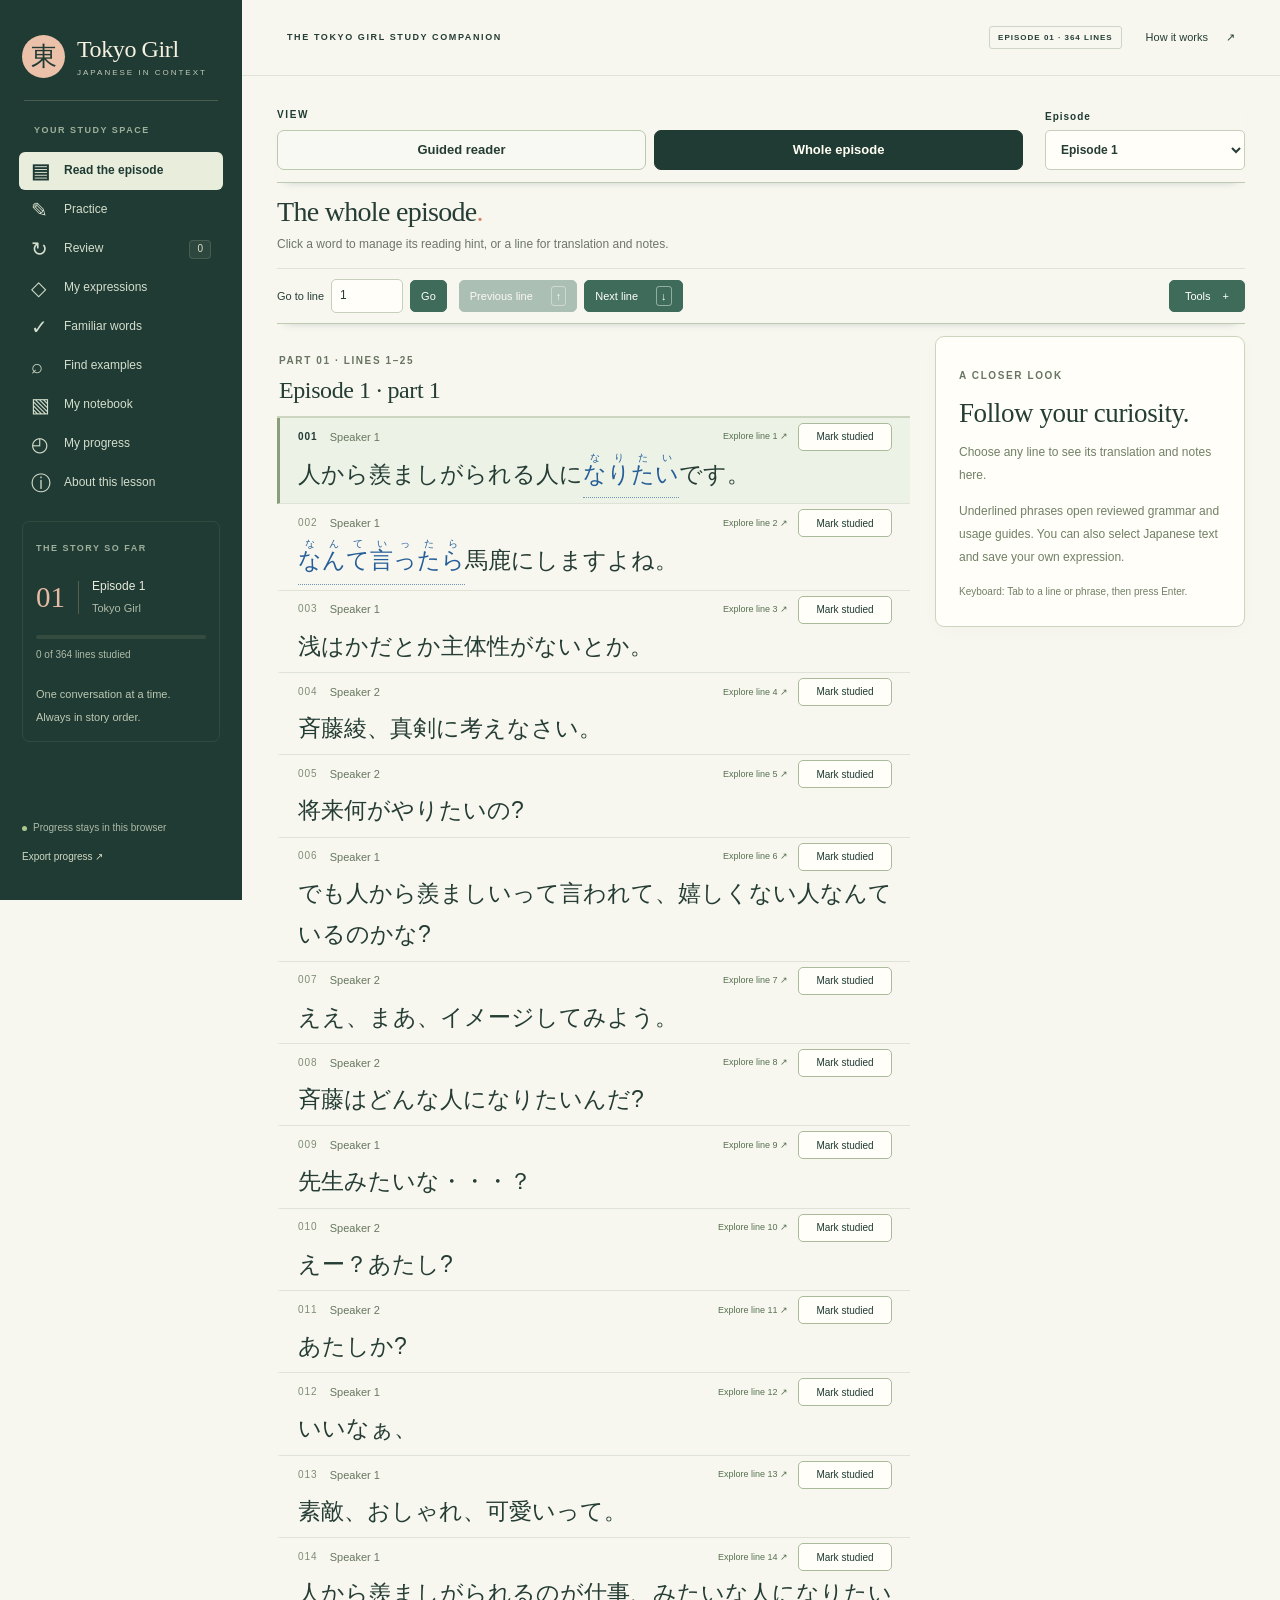
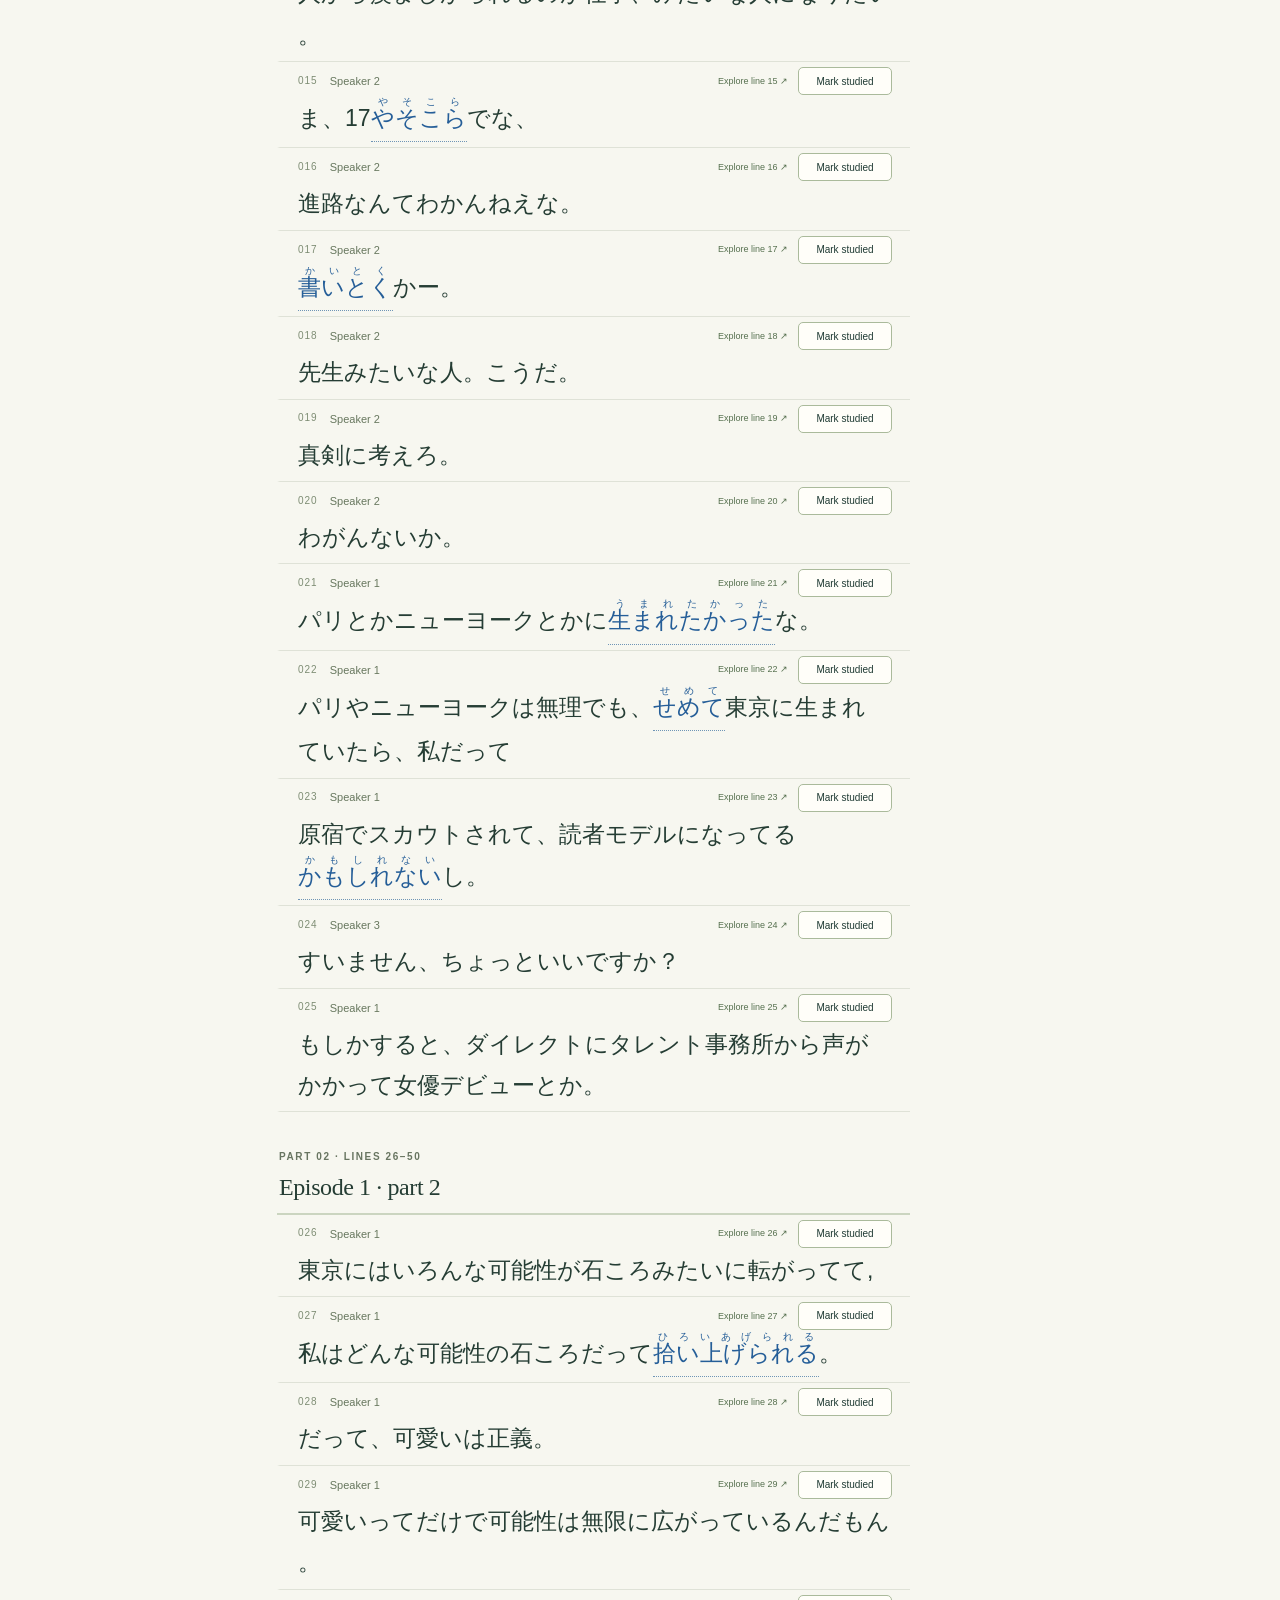
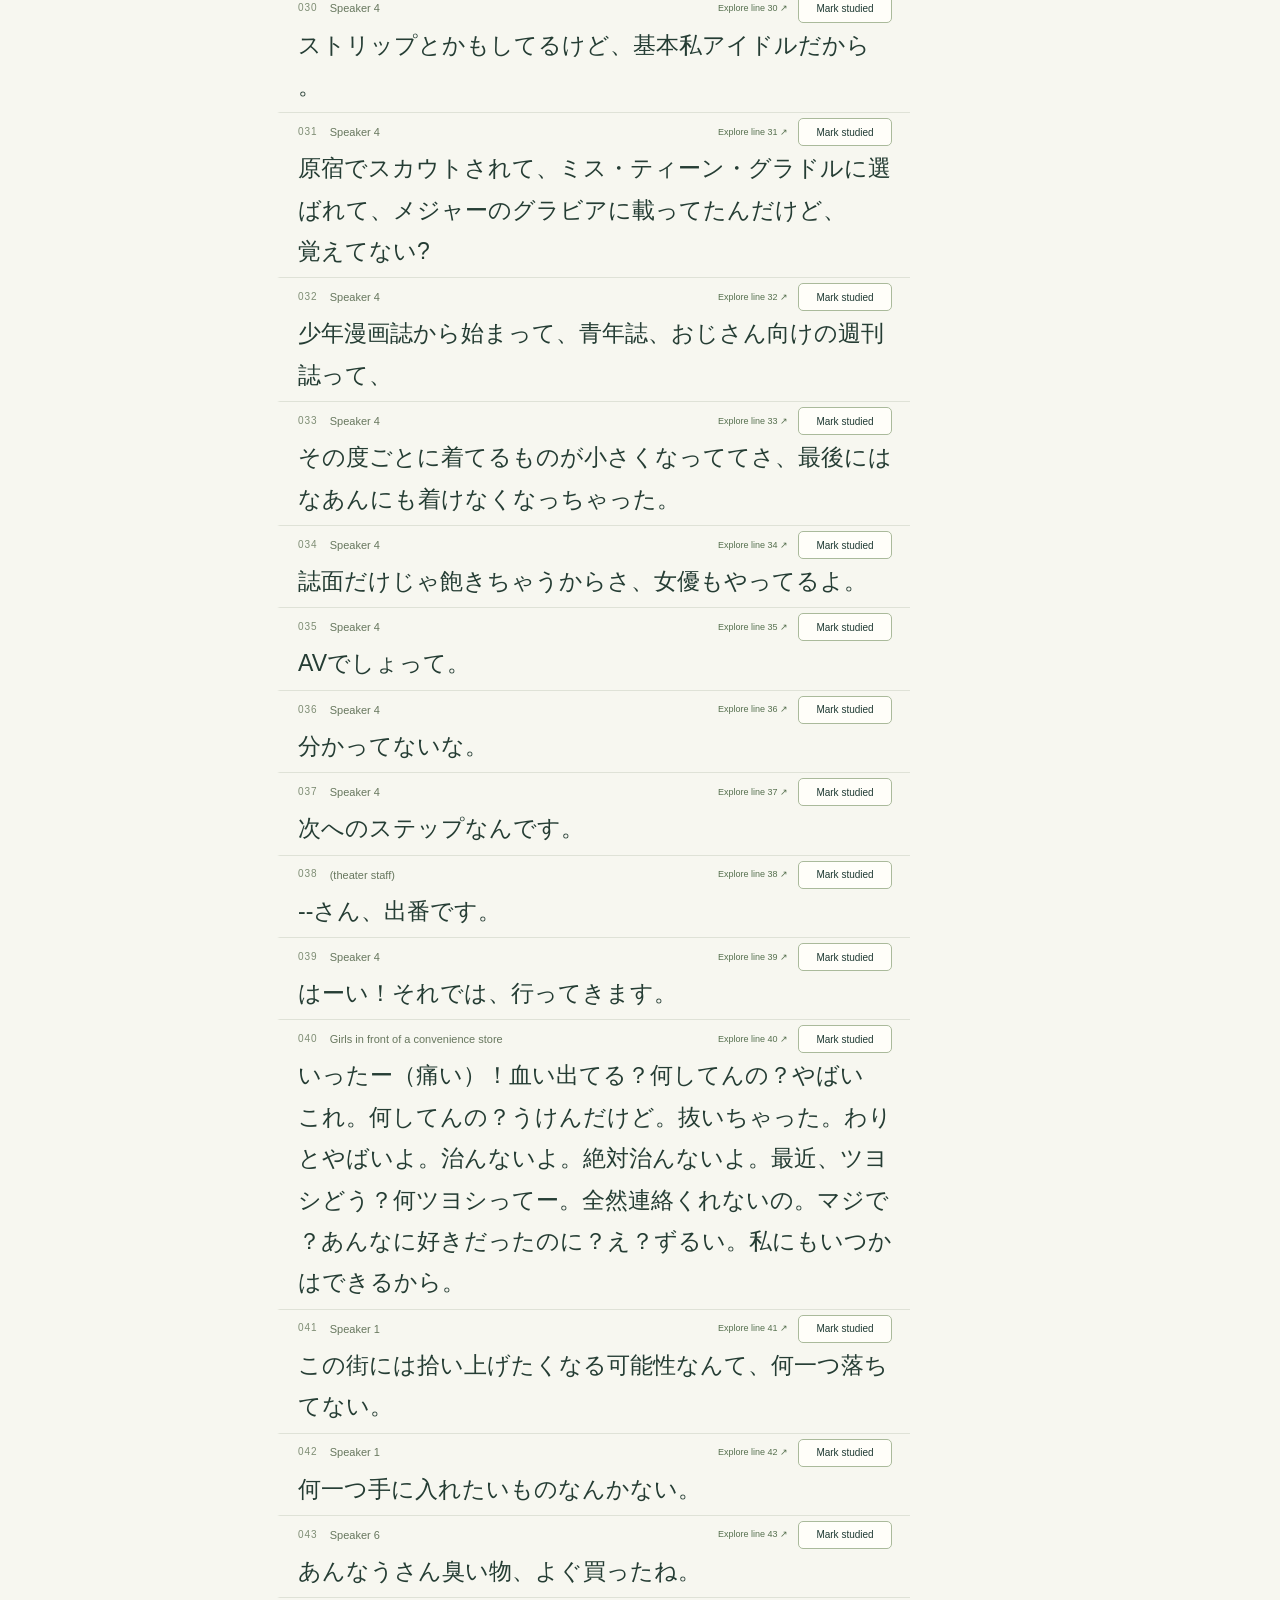
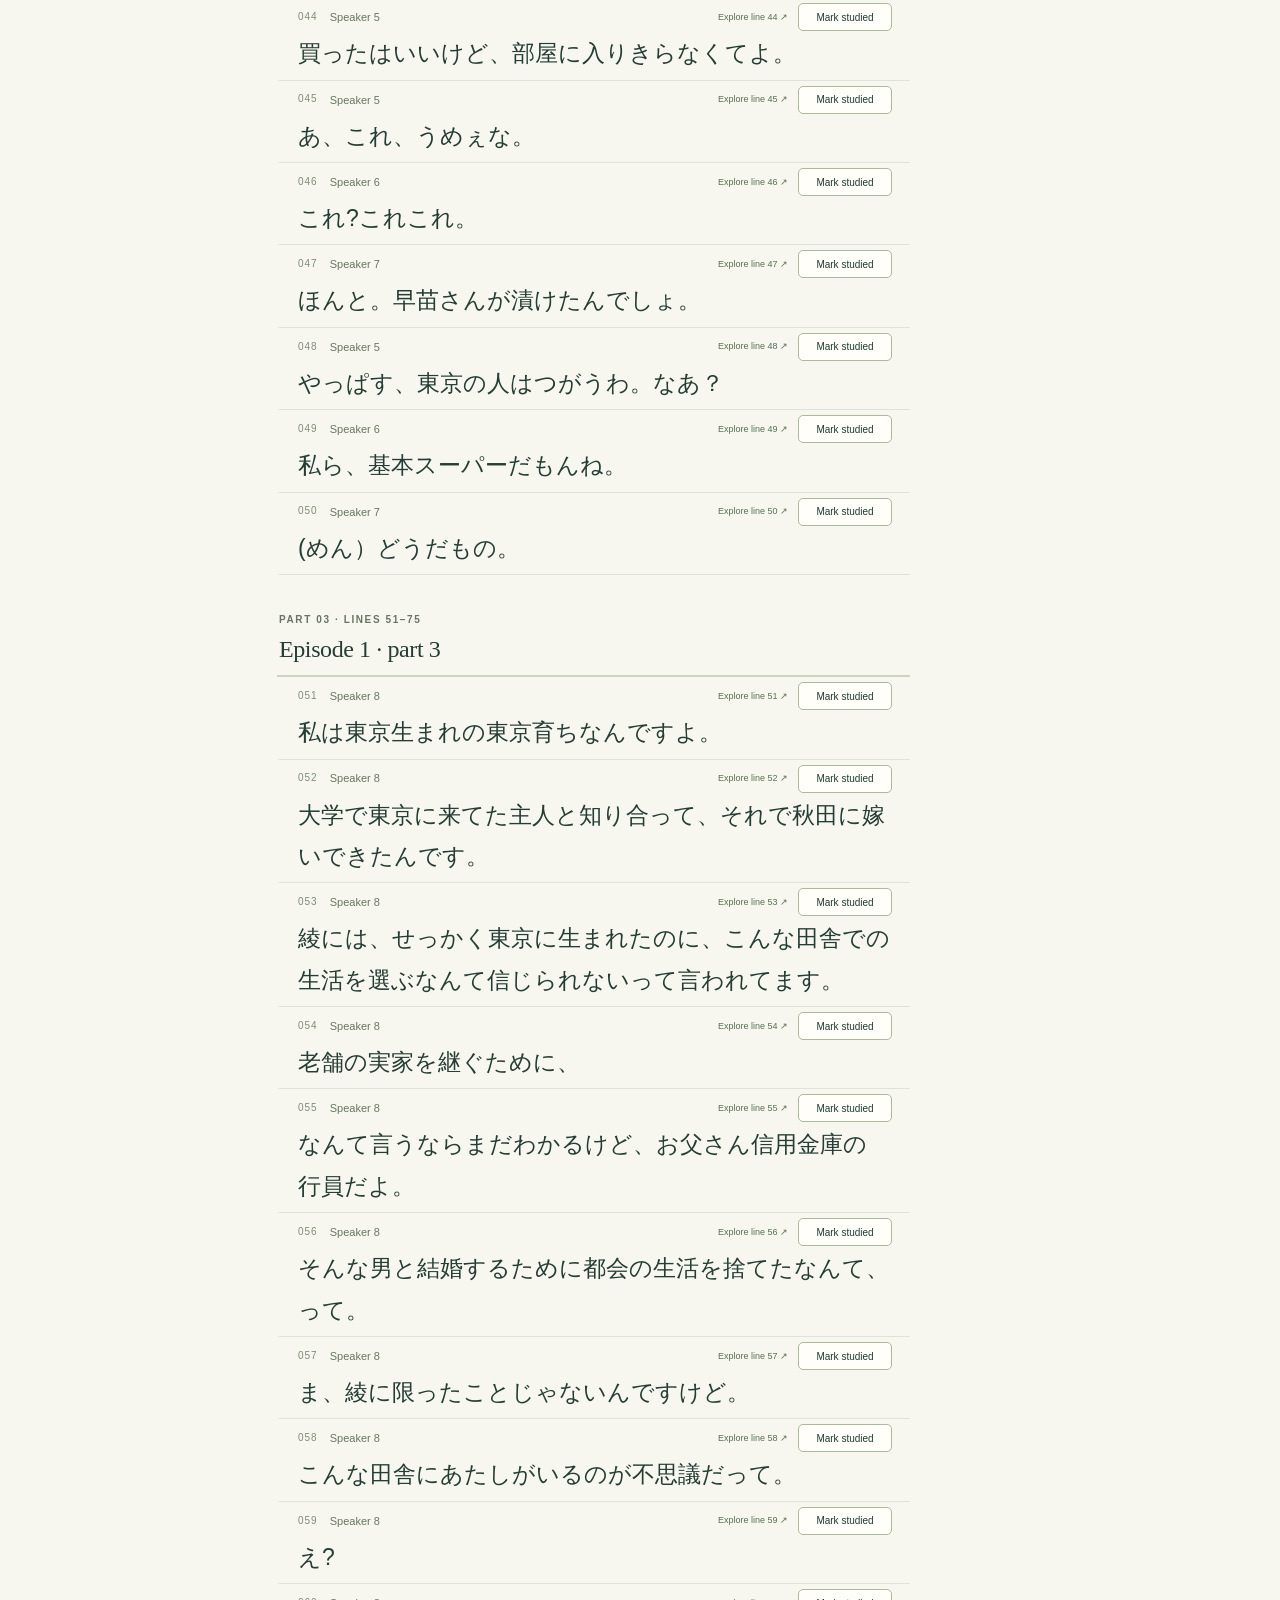
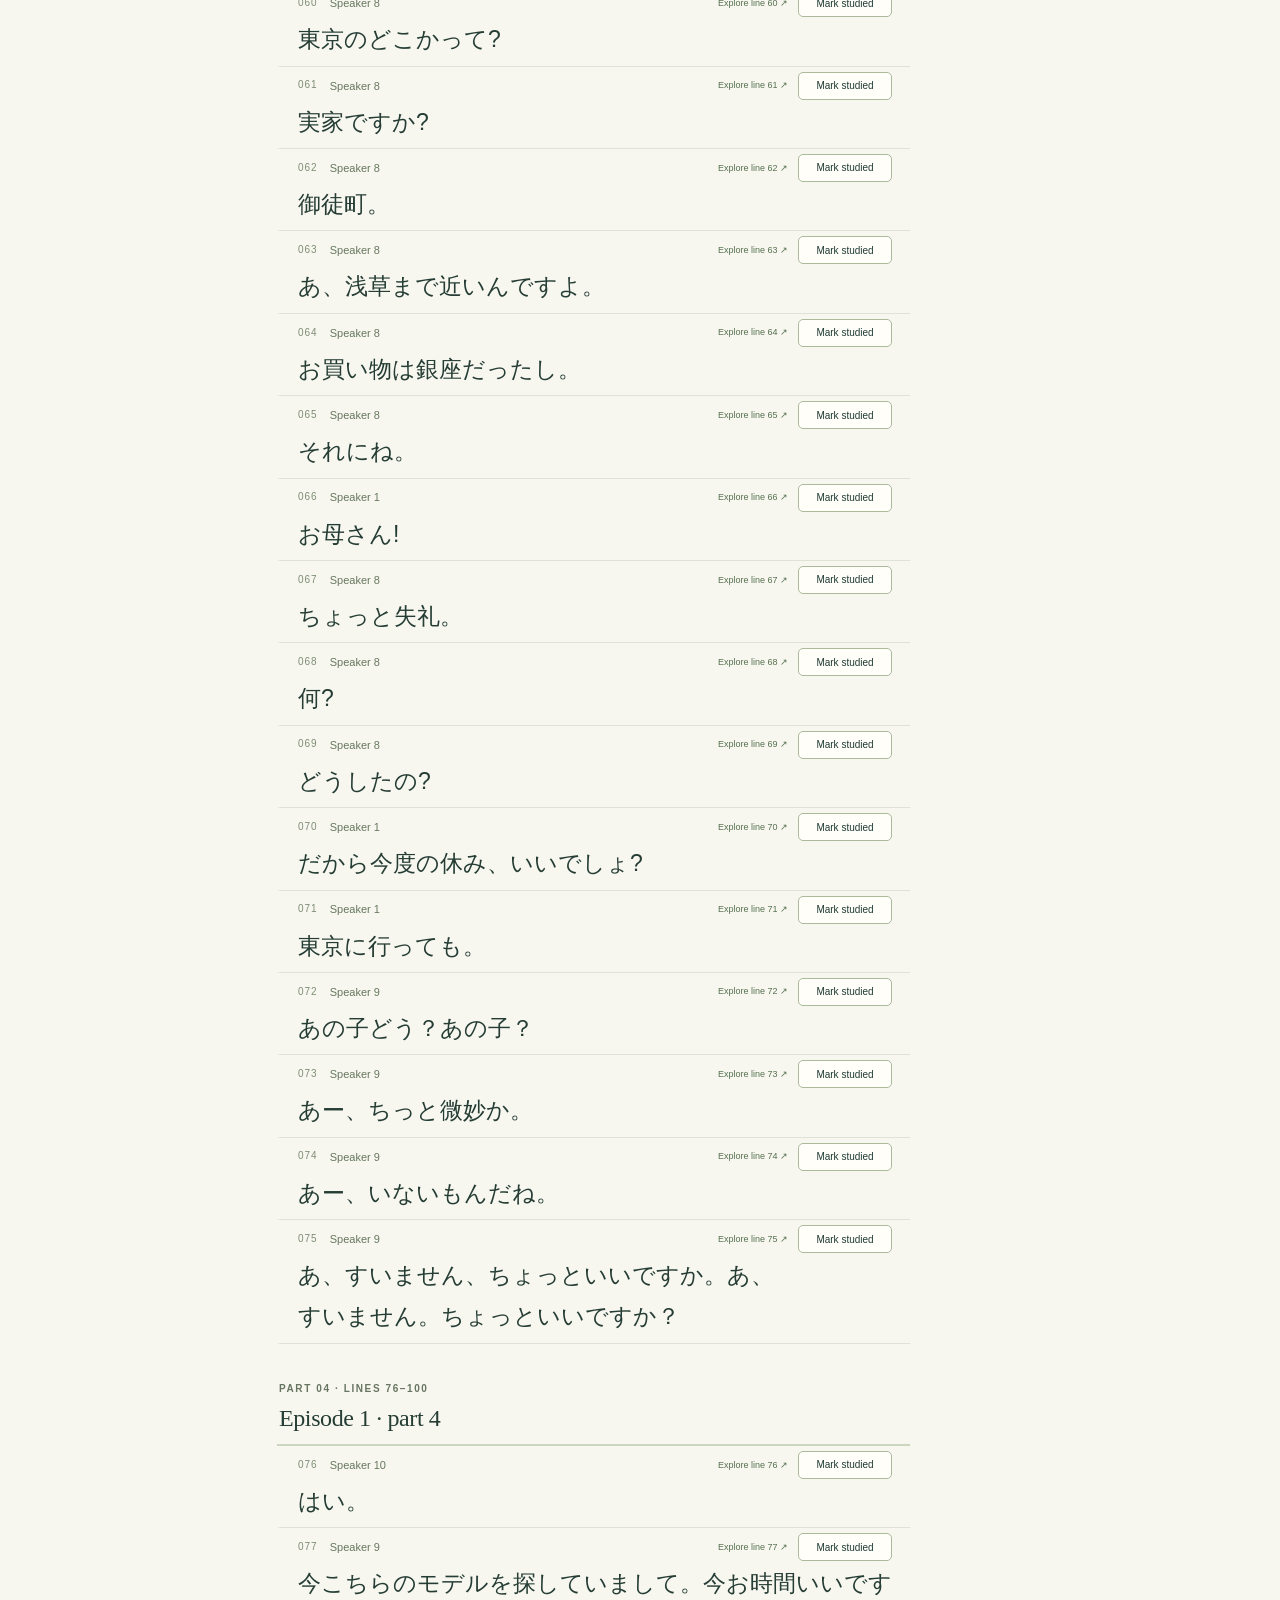
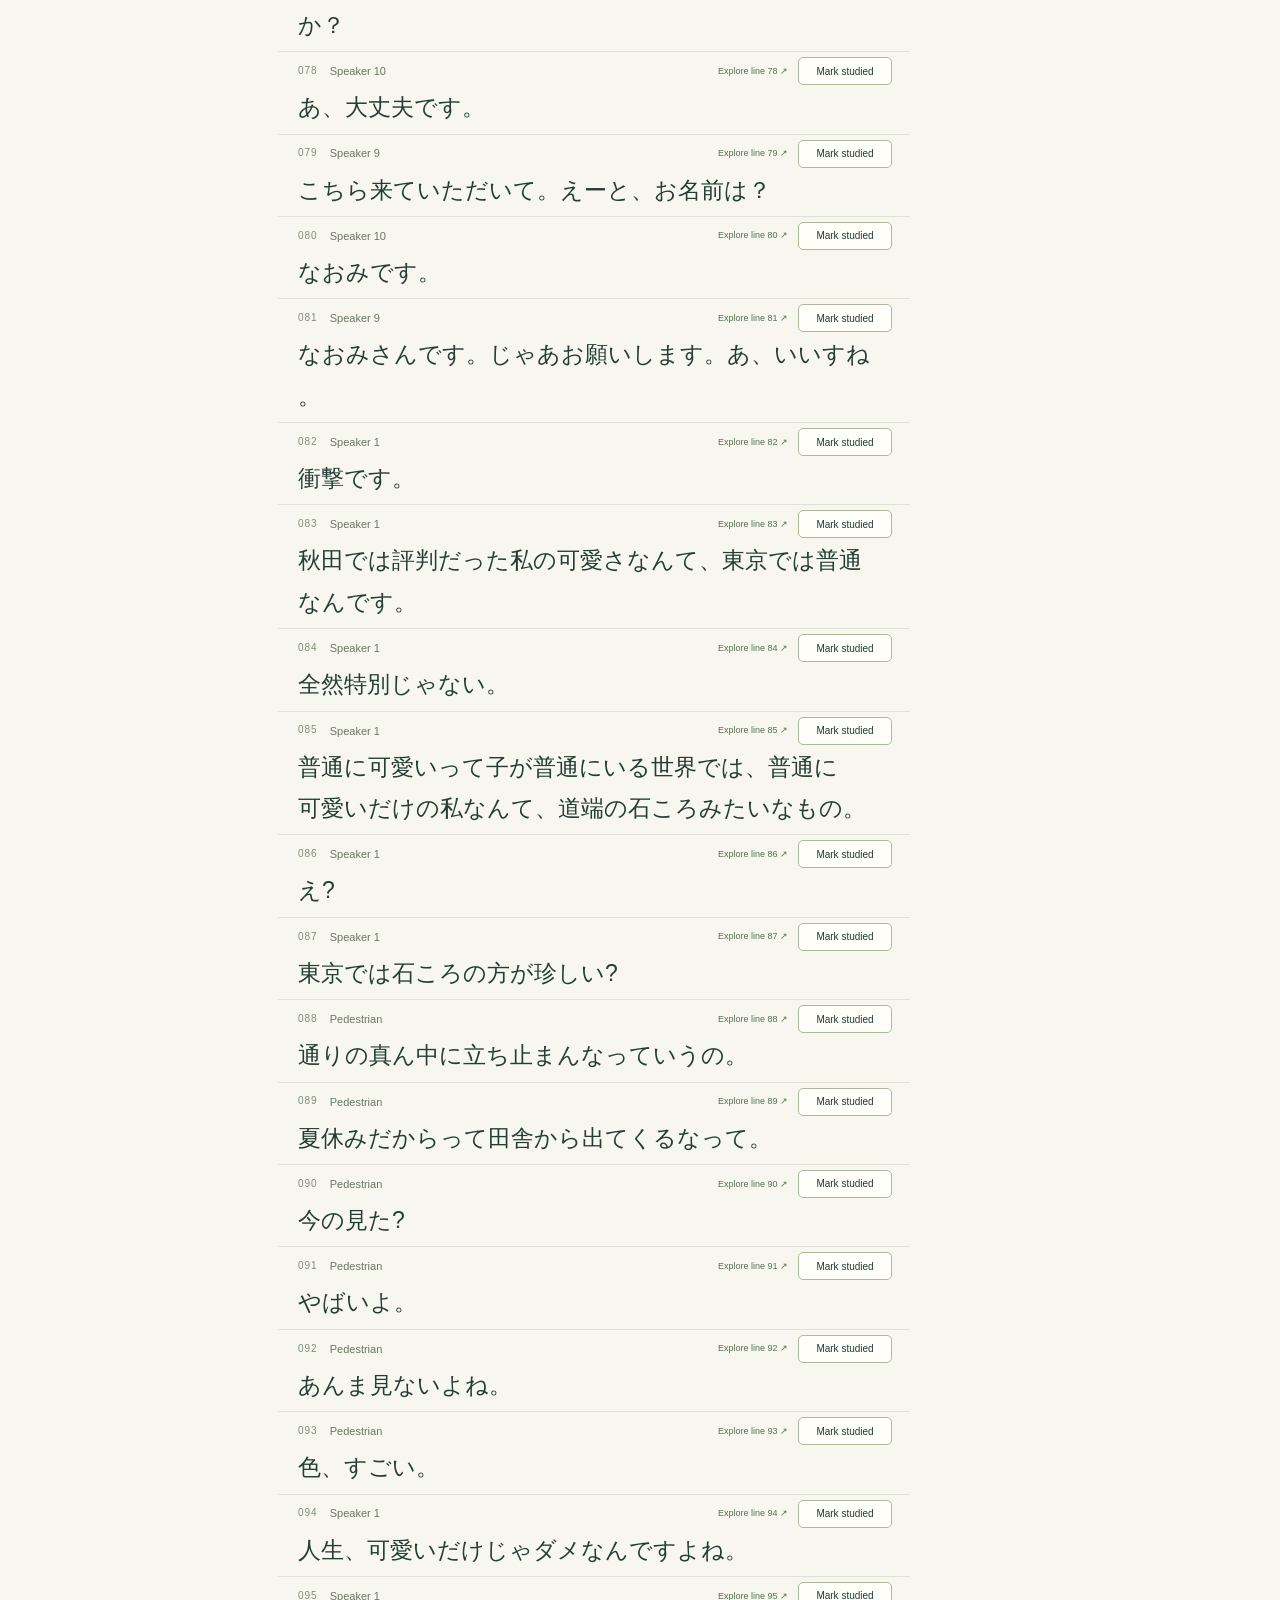
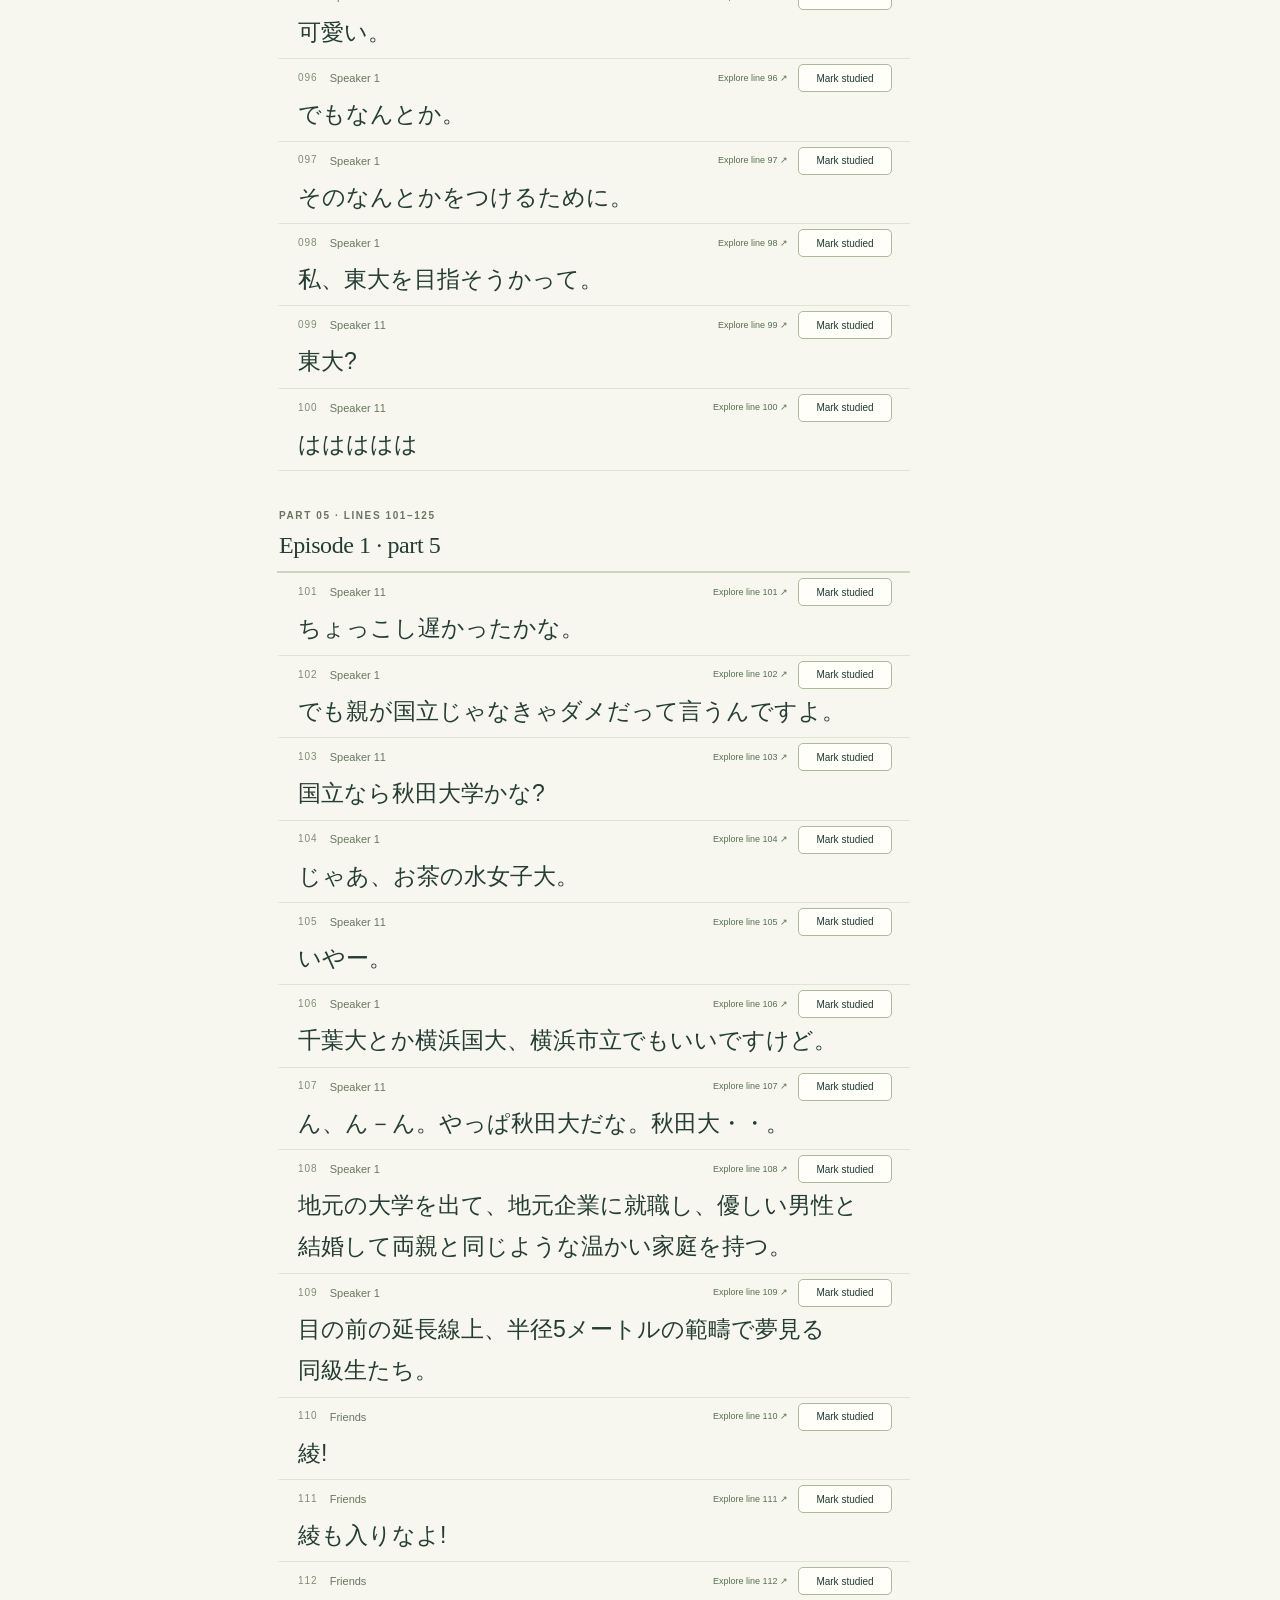
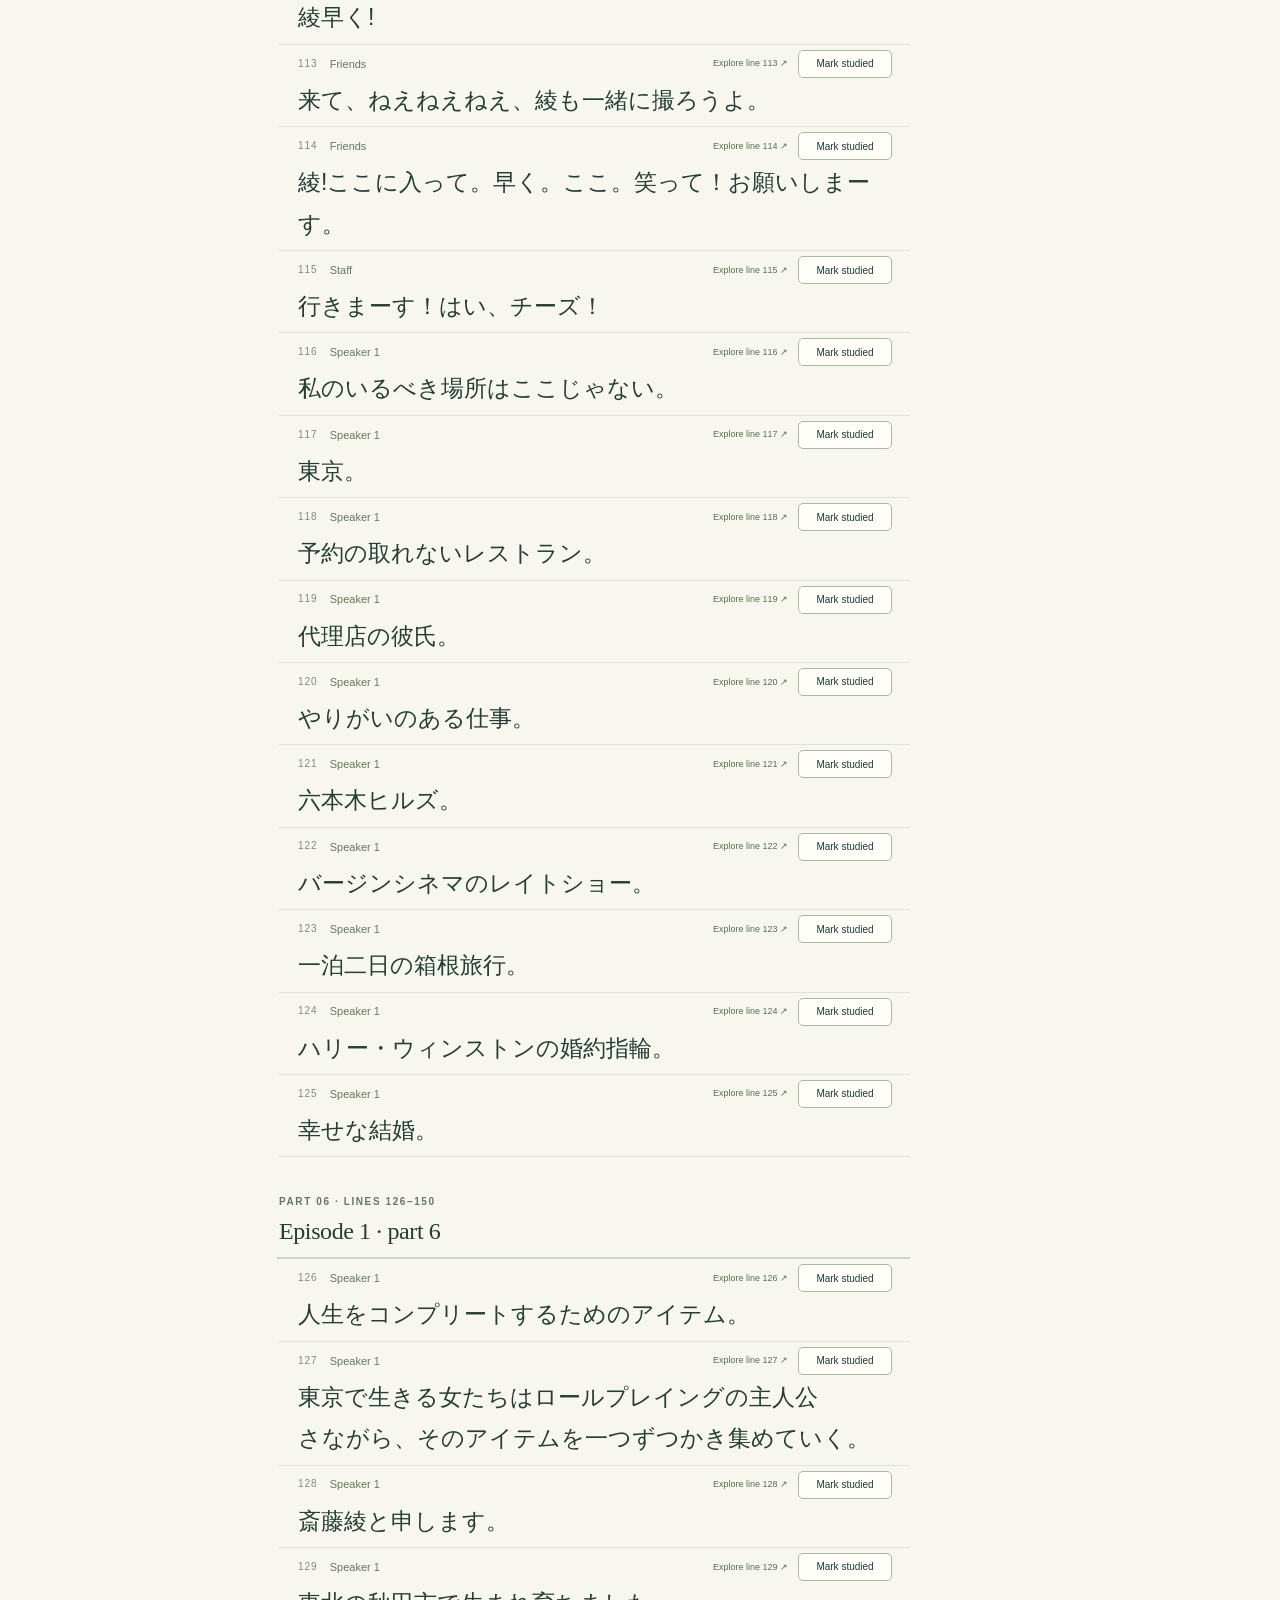
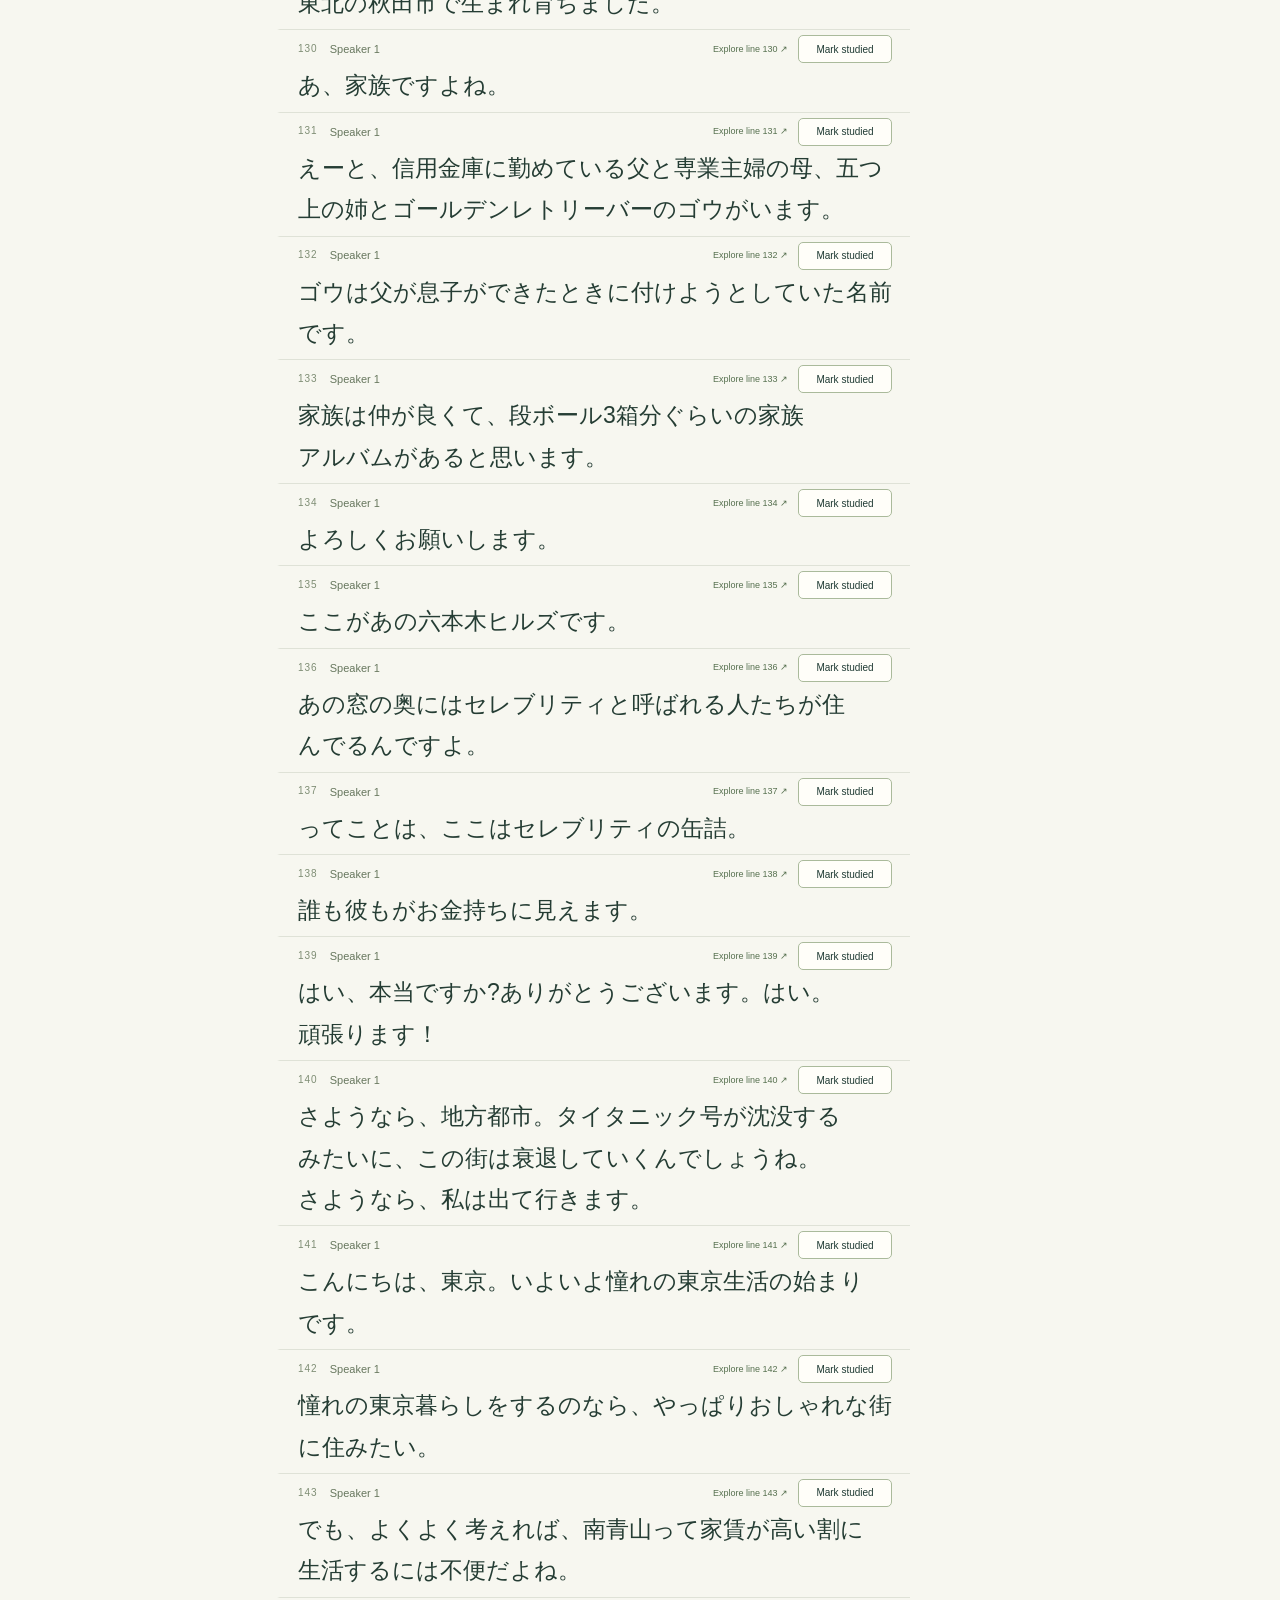
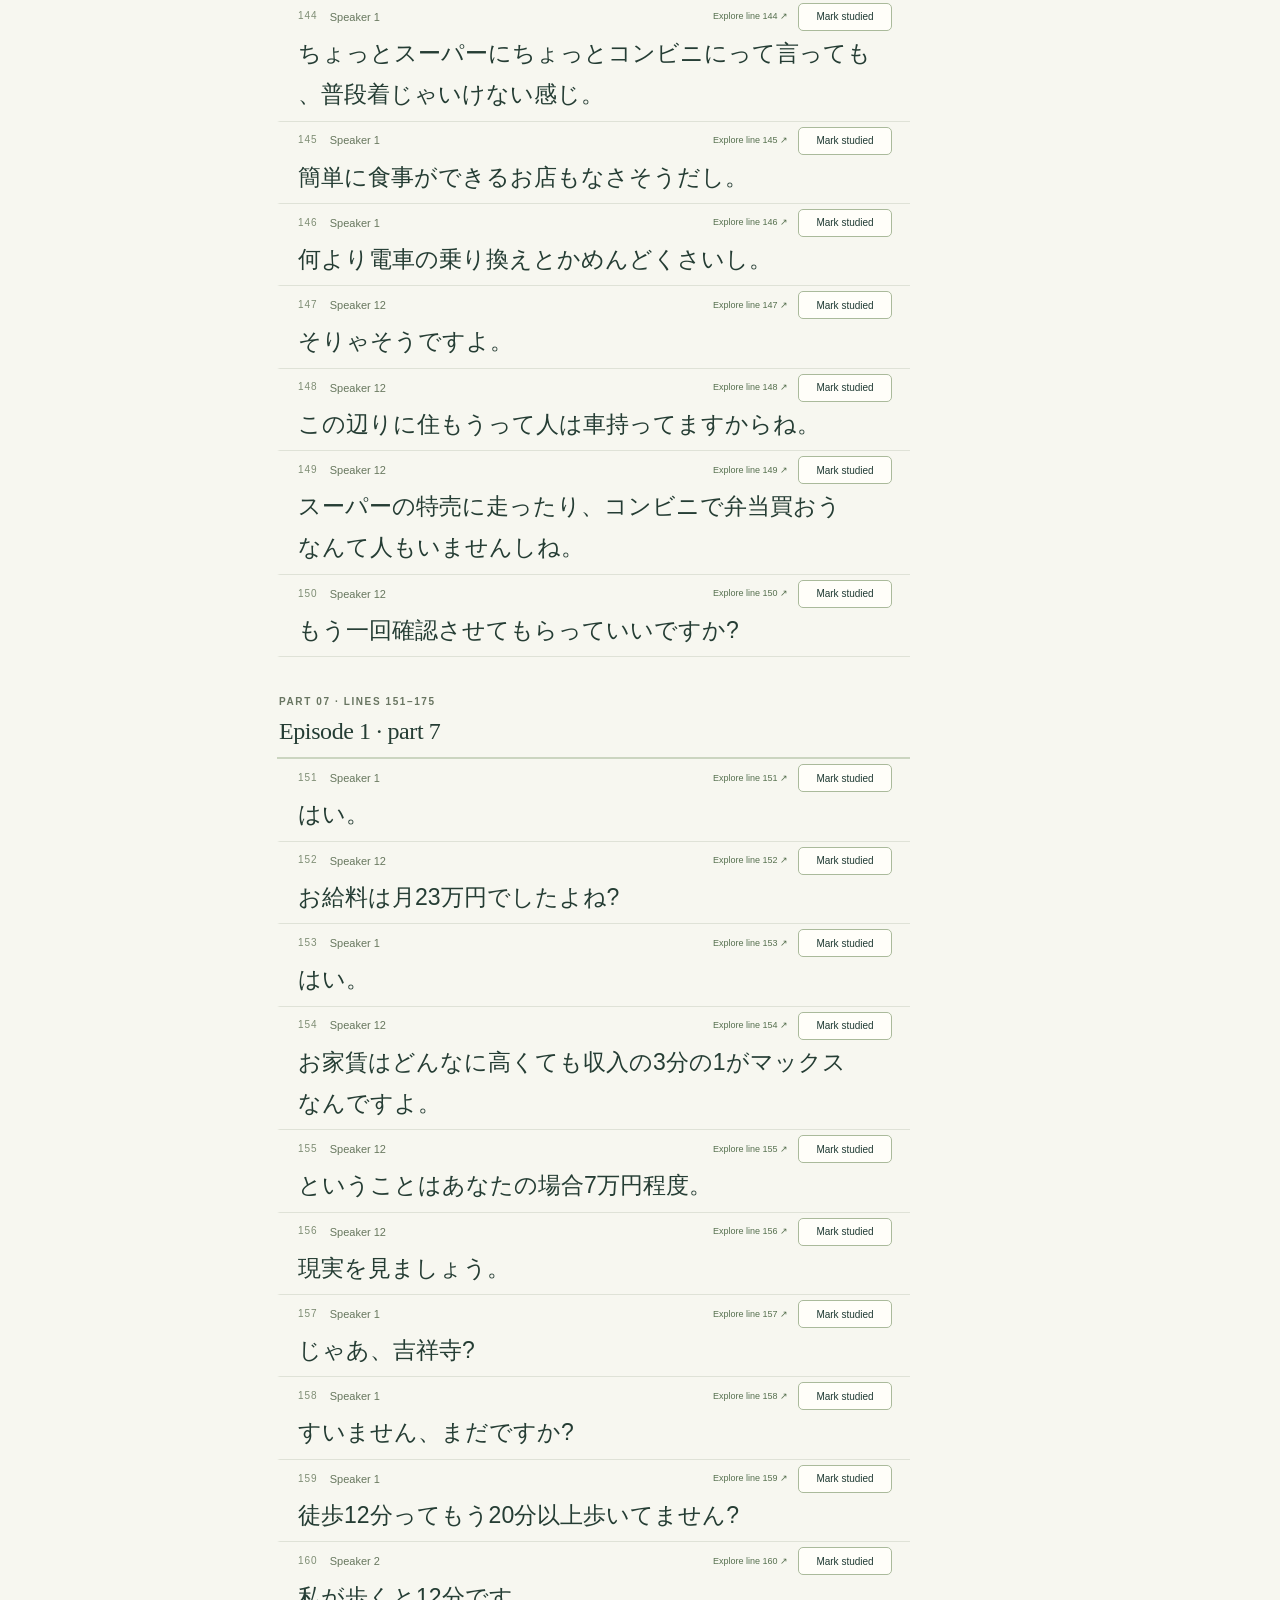
==== commit eedf8426: "Publish Tokyo Girl from c5046f386f9e" ====
--- a/lesson.html
+++ b/lesson.html
@@ -5,6 +5,10 @@
   <meta name="theme-color" content="#203b34">
   <meta name="description" content="Learn Japanese in story order with Tokyo Girl. Read the canonical spreadsheet transcripts for Episodes 1–11, reveal Yoshiko’s translations and notes, and practice what you’ve studied.">
   <title>Tokyo Girl — Japanese in context</title>
+  <link rel="canonical" href="https://philstilwell.github.io/tg-pages/">
+  <meta property="og:url" content="https://philstilwell.github.io/tg-pages/">
+  <meta property="og:title" content="Tokyo Girl — Japanese in context">
+  <meta property="og:type" content="website">
   <link rel="icon" href="data:image/svg+xml,%3Csvg xmlns='http://www.w3.org/2000/svg' viewBox='0 0 64 64'%3E%3Crect width='64' height='64' rx='16' fill='%23203b34'/%3E%3Ctext x='32' y='44' text-anchor='middle' font-size='40' fill='%23f4ba9f'%3E東%3C/text%3E%3C/svg%3E">
   <link rel="stylesheet" href="./styles.css"><link rel="stylesheet" href="./episode-view.css">
   <script type="module" src="./app.js"></script>
@@ -13,6 +17,6 @@
   <a class="skip-link" href="#main">Skip to lesson</a>
   <div id="app"></div>
   <div id="toast" role="status" aria-live="polite"></div>
-  <noscript>This learning prototype needs JavaScript to reveal translations and save your place.</noscript>
+  <noscript>This study companion needs JavaScript to reveal translations and save your place. <a href="https://philstilwell.github.io/tg-pages/">Open the main Tokyo Girl study site.</a></noscript>
 </body>
 </html>
--- a/styles.css
+++ b/styles.css
@@ -116,3 +116,28 @@
 .reading-hints-popup{width:min(300px,calc(100vw - 24px));padding:12px 14px;max-height:calc(100dvh - 24px);overflow-y:auto;overscroll-behavior:contain;font-size:12px;line-height:1.6;cursor:auto}
 .reading-hints-popup strong{color:var(--blue);font-weight:650}.reading-hints-popup p{margin:4px 0 0}
 @media(max-width:700px){.study-toolbar>.reading-hints-field{flex:1;min-width:0}.reading-mode-trigger{width:100%;min-width:0}.reading-hints-option{min-height:44px}}
+
+/* One compact, course-wide list for managing hidden reading hints. */
+.familiar-shortcut{align-self:end;white-space:nowrap}
+.familiar-page{max-width:850px}
+.familiar-page .page-intro{margin-bottom:22px}
+.familiar-page .page-intro p{max-width:660px}
+.familiar-toolbar{display:flex;align-items:end;gap:16px;margin-bottom:16px}
+.familiar-toolbar label{display:grid;gap:5px;flex:1;font-size:12px}
+.familiar-toolbar input{width:100%;min-width:0;padding:9px 12px;border:1px solid #bccbb3;border-radius:5px;background:var(--white);color:var(--ink)}
+.familiar-toolbar input:focus-visible{outline:2px solid var(--blue);outline-offset:2px}
+.familiar-toolbar button{min-height:40px}
+.familiar-count{font-size:12px;color:var(--muted);margin:0 0 8px}
+.familiar-list{list-style:none;margin:0;padding:0;border:1px solid #cbd5bf;border-radius:8px;overflow:hidden;background:var(--white)}
+.familiar-row{display:flex;align-items:center;justify-content:space-between;gap:18px;padding:12px 18px;border-top:1px solid var(--line)}
+.familiar-row:first-child{border-top:0}
+.familiar-word{min-width:0;overflow-wrap:anywhere;display:flex;align-items:baseline;flex-wrap:wrap;gap:4px 18px}
+.familiar-word strong{font:23px/1.6 var(--jp)}
+.familiar-word span{font:14px/1.6 var(--jp);color:var(--muted)}
+.familiar-row button{flex-shrink:0;min-height:40px}
+.familiar-empty{padding:24px 18px;border:1px solid var(--line);border-radius:8px;background:var(--white)}
+.familiar-empty p{margin:0 0 6px}.familiar-empty p:last-child{margin:0}
+@media(min-width:701px){.sidebar{overflow-y:auto}}
+@media(max-width:700px){.familiar-toolbar{flex-wrap:wrap;gap:10px}.familiar-toolbar label{flex-basis:100%}.familiar-row{padding:10px 12px;gap:10px}.familiar-word{display:grid;gap:2px}.familiar-word strong{font-size:21px}.familiar-row button{min-height:44px}.familiar-shortcut{min-height:40px}}
+
+.previous-site-notice{margin:14px 30px 0;padding:12px 16px;border:1px solid #c4d0b6;border-radius:7px;background:#eef2e6;font-size:13px;line-height:1.6}.previous-site-notice strong{color:var(--green)}.previous-site-actions{display:flex;flex-wrap:wrap;gap:8px;margin-top:8px}footer a{color:inherit;text-decoration:underline;text-underline-offset:3px}@media(max-width:700px){.previous-site-notice{margin:10px 16px 0;padding:10px 12px;font-size:12px}.previous-site-actions{gap:6px}.previous-site-actions a,.previous-site-actions button{font-size:11px}}
